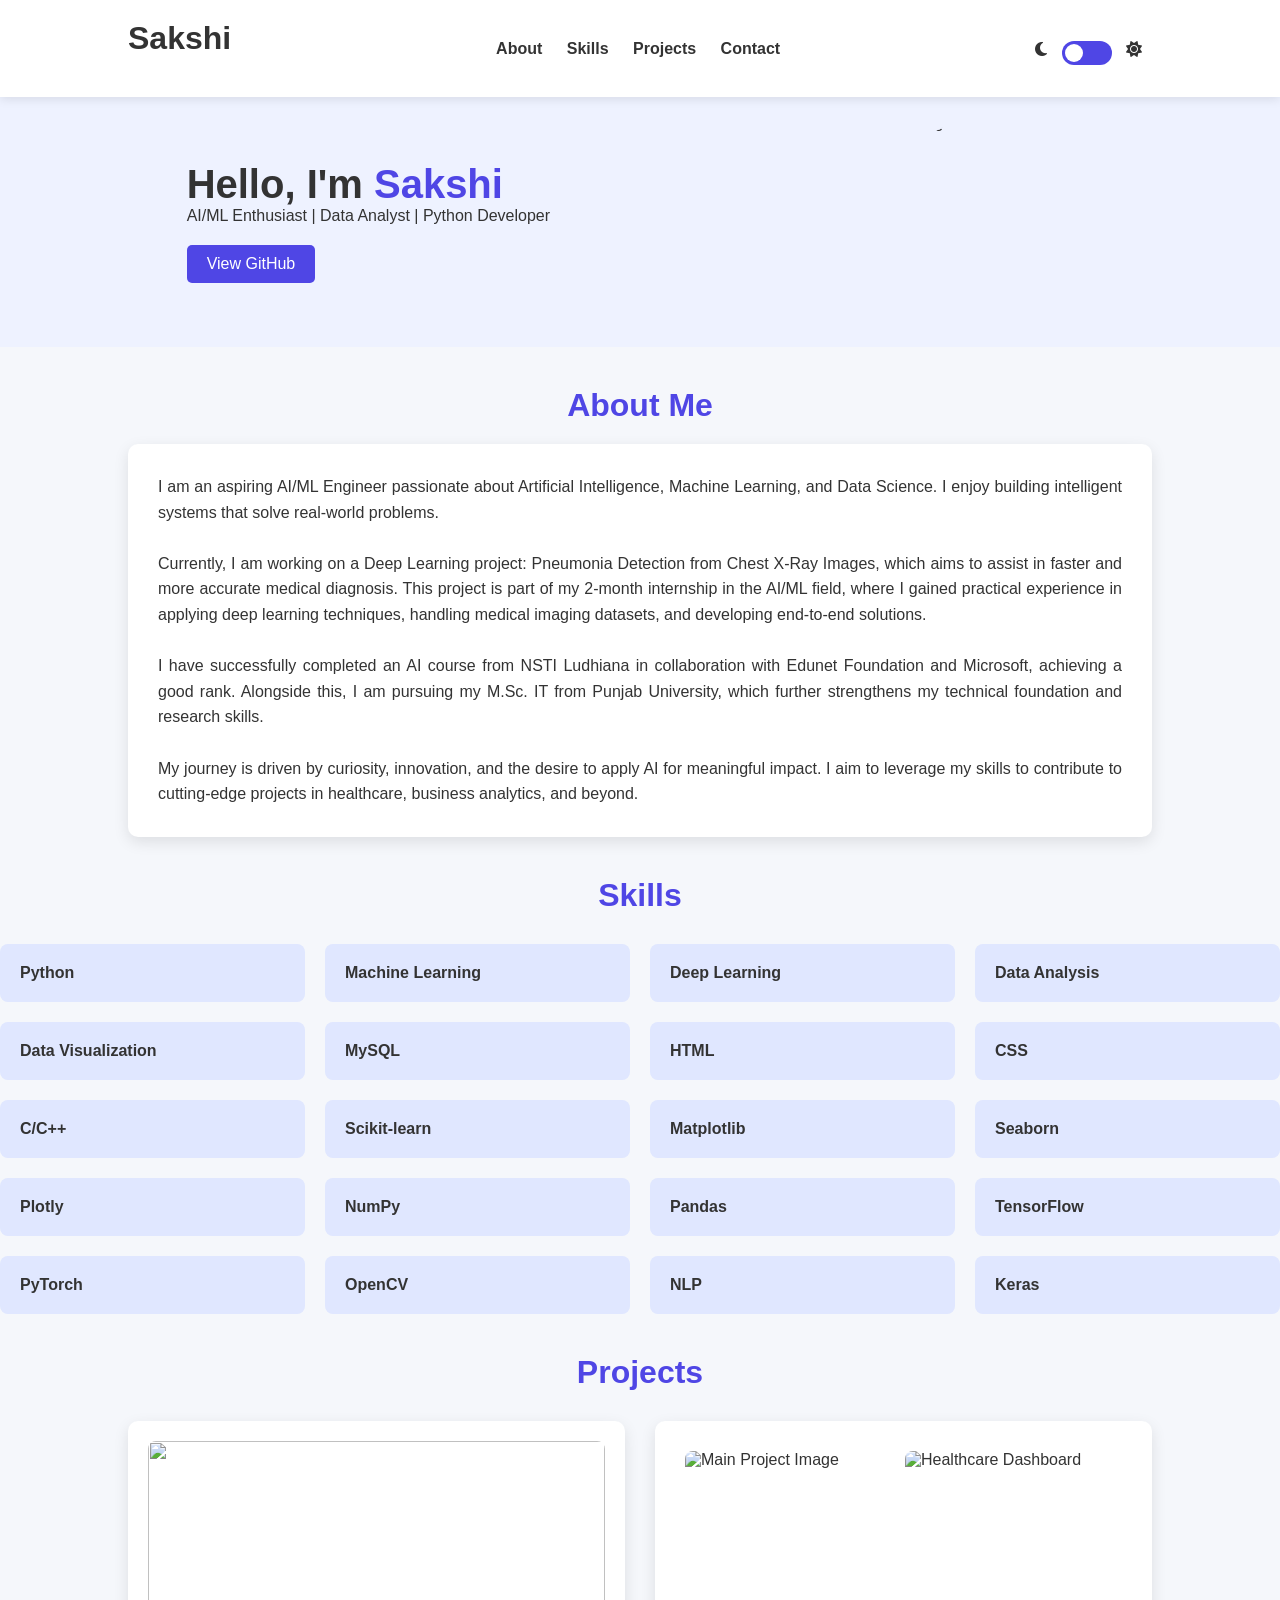
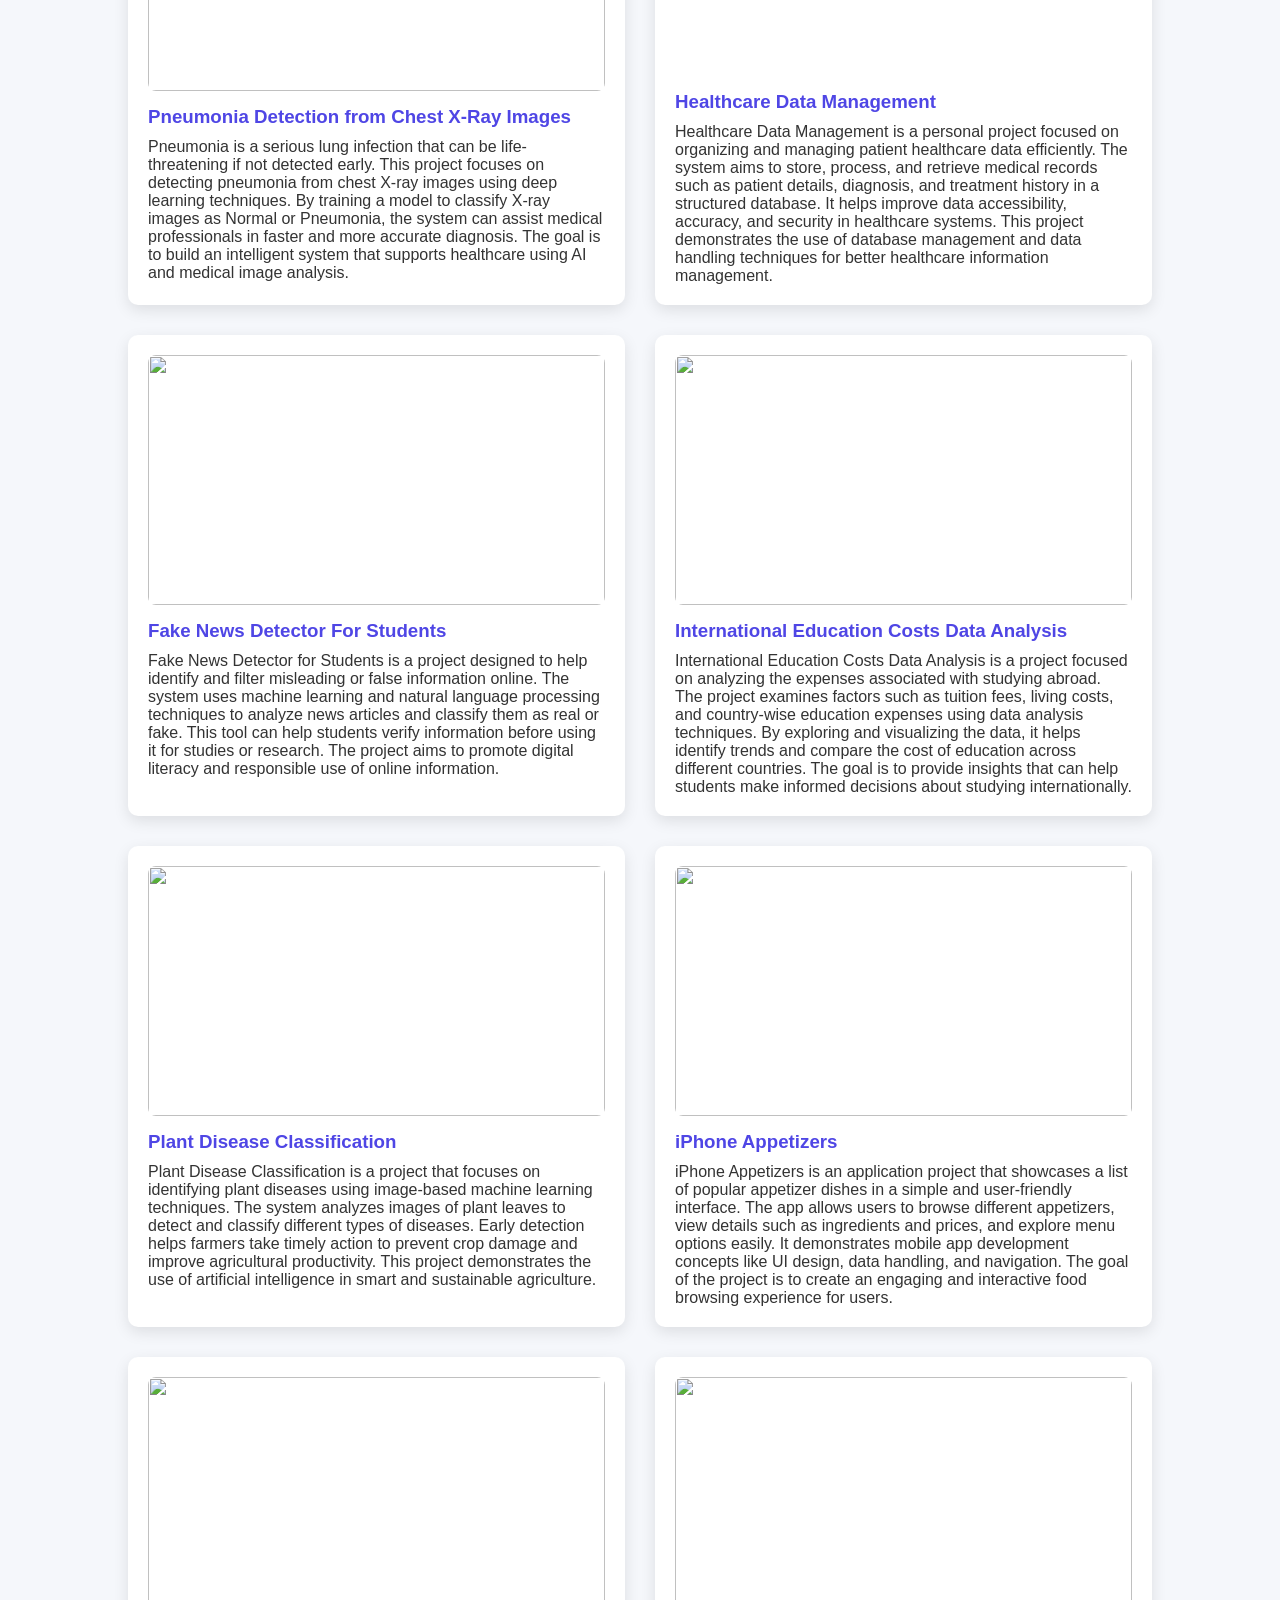
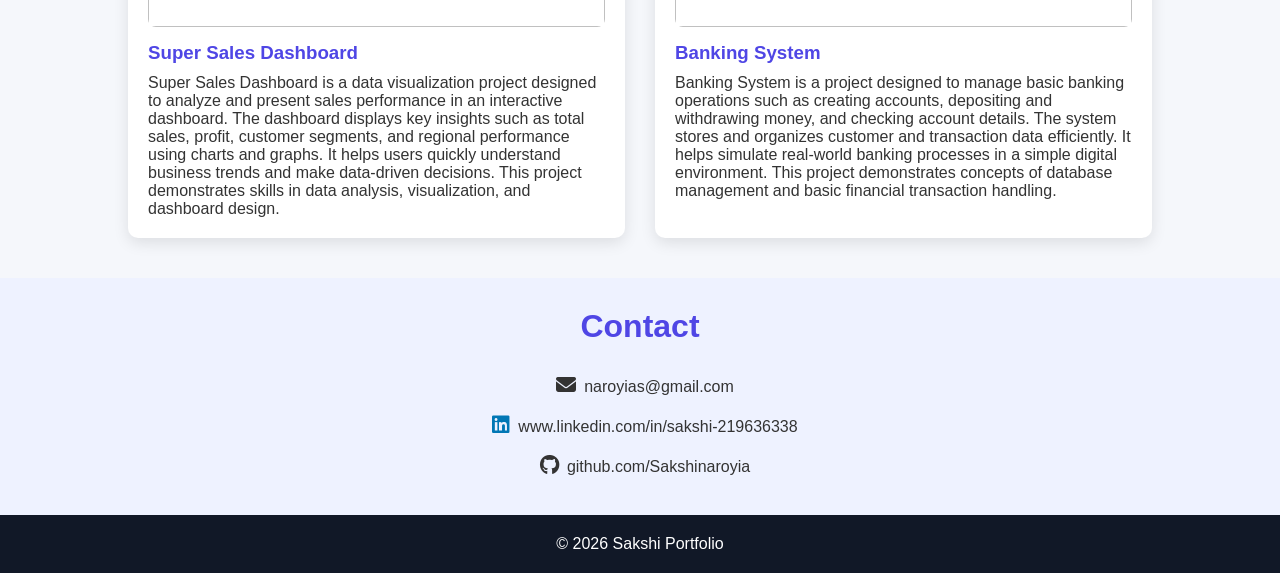
==== index.html @ 6ecd4a0f "Update and rename index.html.html to index.html" ====
<!DOCTYPE html>
<html lang="en">

<head>
  <link rel="stylesheet" href="https://cdnjs.cloudflare.com/ajax/libs/font-awesome/6.5.0/css/all.min.css">
  <meta charset="UTF-8">
  <meta name="viewport" content="width=device-width, initial-scale=1.0">
  <title>Sakshi | AI/ML Portfolio</title>
  <link rel="stylesheet" href="style.css">
</head>

<body>

<!-- NAVBAR -->
<header>
  <div class="container nav">
    <h2 class="logo">Sakshi</h2>
    <nav>
      <a href="#about">About</a>
      <a href="#skills">Skills</a>
      <a href="#projects">Projects</a>
      <a href="#contact">Contact</a>
    </nav>
    <div class="theme-toggle">
      <i class="fa-solid fa-moon"></i>
      <label class="switch">
        <input type="checkbox" id="theme-switch">
        <span class="slider round"></span>
      </label>
      <i class="fa-solid fa-sun"></i>
    </div>
  </div>
</header>

<!-- HERO SECTION -->
<section class="hero">
  <div class="hero-text">
    <h1>Hello, I'm <span>Sakshi</span></h1>
    <p>AI/ML Enthusiast | Data Analyst | Python Developer</p>
    <a href="https://github.com/Sakshinaroyia" class="btn">View GitHub</a>
  </div>
  <div class="hero-img">
    <img src="C:\Users\saksh\Downloads\sda (1).png" alt="profile">
  </div>
</section>

<!-- ABOUT -->
<section id="about" class="container">
  <h2>About Me</h2>
  <p>
    I am an aspiring AI/ML Engineer passionate about Artificial Intelligence, Machine Learning, and Data Science. I enjoy building intelligent systems that solve real-world problems.<br>
    <br>
    Currently, I am working on a Deep Learning project: Pneumonia Detection from Chest X-Ray Images, which aims to assist in faster and more accurate medical diagnosis. This project is part of my 2-month internship in the AI/ML field, where I gained practical experience in applying deep learning techniques, handling medical imaging datasets, and developing end-to-end solutions.<br>
    <br>
    I have successfully completed an AI course from NSTI Ludhiana in collaboration with Edunet Foundation and Microsoft, achieving a good rank. Alongside this, I am pursuing my M.Sc. IT from Punjab University, which further strengthens my technical foundation and research skills.<br>
    <br>
    My journey is driven by curiosity, innovation, and the desire to apply AI for meaningful impact. I aim to leverage my skills to contribute to cutting-edge projects in healthcare, business analytics, and beyond.
  </p>
</section>

<!-- SKILLS -->
<section id="skills" class="skills">
  <h2>Skills</h2>
  <div class="skill-grid">
    <div class="skill-card">Python</div>
    <div class="skill-card">Machine Learning</div>
    <div class="skill-card">Deep Learning</div>
    <div class="skill-card">Data Analysis</div>
    <div class="skill-card">Data Visualization</div>
    <div class="skill-card">MySQL</div>
    <div class="skill-card">HTML</div>
    <div class="skill-card">CSS</div>
    <div class="skill-card">C/C++</div>
    <div class="skill-card">Scikit-learn</div>
    <div class="skill-card">Matplotlib</div>
    <div class="skill-card">Seaborn</div>
    <div class="skill-card">Plotly</div>
    <div class="skill-card">NumPy</div>
    <div class="skill-card">Pandas</div>
    <div class="skill-card">TensorFlow</div>
    <div class="skill-card">PyTorch</div>
    <div class="skill-card">OpenCV</div>
    <div class="skill-card">NLP</div>
    <div class="skill-card">Keras</div>
  </div>
</section>

<!-- PROJECTS -->
<section id="projects" class="container">
  <h2>Projects</h2>
  <div class="project-grid">
    <div class="project-card">
      <img src="photos\1.jpg">
      <h3>Pneumonia Detection from Chest X-Ray Images</h3>
      <p>Pneumonia is a serious lung infection that can be life-threatening if not detected early. This project focuses on detecting pneumonia from chest X-ray images using deep learning techniques. By training a model to classify X-ray images as Normal or Pneumonia, the system can assist medical professionals in faster and more accurate diagnosis. The goal is to build an intelligent system that supports healthcare using AI and medical image analysis.</p>
    </div>

    <div class="project-card">
      <div style="display: flex; overflow-x: auto; gap: 10px; padding: 10px;">
        <img src="photos\2(1).jpg" alt="Main Project Image" style="height: 200px;">
        <img src="photos\2.jpg" alt="Healthcare Dashboard" style="height: 200px;">
      </div>
      <h3>Healthcare Data Management</h3>
      <p>Healthcare Data Management is a personal project focused on organizing and managing patient healthcare data efficiently. The system aims to store, process, and retrieve medical records such as patient details, diagnosis, and treatment history in a structured database. It helps improve data accessibility, accuracy, and security in healthcare systems. This project demonstrates the use of database management and data handling techniques for better healthcare information management.</p>
    </div>

    <div class="project-card">
      <img src="photos\3.png">
      <h3>Fake News Detector For Students</h3>
      <p>Fake News Detector for Students is a project designed to help identify and filter misleading or false information online. The system uses machine learning and natural language processing techniques to analyze news articles and classify them as real or fake. This tool can help students verify information before using it for studies or research. The project aims to promote digital literacy and responsible use of online information.</p>
    </div>

    <div class="project-card">
      <img src="photos\4.jpg">
      <h3>International Education Costs Data Analysis</h3>
      <p>International Education Costs Data Analysis is a project focused on analyzing the expenses associated with studying abroad. The project examines factors such as tuition fees, living costs, and country-wise education expenses using data analysis techniques. By exploring and visualizing the data, it helps identify trends and compare the cost of education across different countries. The goal is to provide insights that can help students make informed decisions about studying internationally.</p>
    </div>

    <div class="project-card">
      <img src="photos\5.png">
      <h3>Plant Disease Classification</h3>
      <p>Plant Disease Classification is a project that focuses on identifying plant diseases using image-based machine learning techniques. The system analyzes images of plant leaves to detect and classify different types of diseases. Early detection helps farmers take timely action to prevent crop damage and improve agricultural productivity. This project demonstrates the use of artificial intelligence in smart and sustainable agriculture.</p>
    </div>

    <div class="project-card">
      <img src="photos\6.png">
      <h3>iPhone Appetizers</h3>
      <p>iPhone Appetizers is an application project that showcases a list of popular appetizer dishes in a simple and user-friendly interface. The app allows users to browse different appetizers, view details such as ingredients and prices, and explore menu options easily. It demonstrates mobile app development concepts like UI design, data handling, and navigation. The goal of the project is to create an engaging and interactive food browsing experience for users.</p>
    </div>

    <div class="project-card">
      <img src="photos\7.png">
      <h3>Super Sales Dashboard</h3>
      <p>Super Sales Dashboard is a data visualization project designed to analyze and present sales performance in an interactive dashboard. The dashboard displays key insights such as total sales, profit, customer segments, and regional performance using charts and graphs. It helps users quickly understand business trends and make data-driven decisions. This project demonstrates skills in data analysis, visualization, and dashboard design.</p>
    </div>

    <div class="project-card">
      <img src="photos\8.png">
      <h3>Banking System</h3>
      <p>Banking System is a project designed to manage basic banking operations such as creating accounts, depositing and withdrawing money, and checking account details. The system stores and organizes customer and transaction data efficiently. It helps simulate real-world banking processes in a simple digital environment. This project demonstrates concepts of database management and basic financial transaction handling.</p>
    </div>
  </div>
</section>

<!-- CONTACT -->
<section id="contact" class="contact">
  <h2>Contact</h2>
  <p><i class="fa-solid fa-envelope"></i><a href="mailto:naroyias@gmail.com">naroyias@gmail.com</a></p>
  <p><i class="fa-brands fa-linkedin"></i><a href="https://www.linkedin.com/in/sakshi-219636338">www.linkedin.com/in/sakshi-219636338</a></p>
  <p><i class="fa-brands fa-github"></i><a href="https://github.com/Sakshinaroyia">github.com/Sakshinaroyia</a></p>
</section>

<footer>
  <p>© 2026 Sakshi Portfolio</p>
</footer>

<script>
  // Theme switcher functionality
  const themeSwitch = document.getElementById('theme-switch');
  
  // Check for saved theme preference
  const savedTheme = localStorage.getItem('theme');
  if (savedTheme === 'dark') {
    document.body.classList.add('dark-theme');
    themeSwitch.checked = true;
  }
  
  // Theme switch event
  themeSwitch.addEventListener('change', function() {
    if (this.checked) {
      document.body.classList.add('dark-theme');
      localStorage.setItem('theme', 'dark');
    } else {
      document.body.classList.remove('dark-theme');
      localStorage.setItem('theme', 'light');
    }
  });
</script>

</body>
</html>
---- style.css ----
* {
  margin: 0;
  padding: 0;
  box-sizing: border-box;
  font-family: Arial, sans-serif;
}

/* Light Theme Variables */
body {
  --bg-primary: #f5f7fb;
  --bg-secondary: #ffffff;
  --bg-tertiary: #eef2ff;
  --bg-card: #ffffff;
  --text-primary: #333333;
  --text-secondary: #4f46e5;
  --header-bg: #111827;
  --header-text: #ffffff;
  --skill-bg: #e0e7ff;
  --skill-text: #333333;
  --btn-bg: #4f46e5;
  --btn-text: #ffffff;
  --shadow: rgba(0,0,0,0.1);
  --border: none;
  --icon-color: #333333;
  --linkedin-icon: #0077b5;
  
  background: var(--bg-primary);
  color: var(--text-primary);
  transition: all 0.3s ease;
}

/* Dark Theme Variables */
body.dark-theme {
  --bg-primary: #1a1a1a;
  --bg-secondary: #2d2d2d;
  --bg-tertiary: #363636;
  --bg-card: #2d2d2d;
  --text-primary: #ffffff;
  --text-secondary: #818cf8;
  --header-bg: #000000;
  --header-text: #ffffff;
  --skill-bg: #404040;
  --skill-text: #ffffff;
  --btn-bg: #818cf8;
  --btn-text: #000000;
  --shadow: rgba(255,255,255,0.1);
  --border: 1px solid #404040;
  --icon-color: #ffffff;
  --linkedin-icon: #0a66c2;
}

.container {
  width: 80%;
  margin: auto;
  padding: 40px 0;
}

header {
  background: var(--bg-secondary);  /* Light mein white, dark mein dark gray */
  color: var(--text-primary);
  position: sticky;
  top: 0;
  z-index: 1000;
  box-shadow: 0 2px 10px var(--shadow);
  transition: background 0.3s ease, color 0.3s ease;
}

.nav {
  display: flex;
  justify-content: space-between;
  align-items: center;
  padding: 20px 0;
}

.logo {
  color: var(--text-primary);
}

nav a {
  color: var(--text-primary);
  margin-left: 20px;
  text-decoration: none;
  font-weight: bold;
  transition: opacity 0.3s ease;
}

.theme-toggle i {
  font-size: 16px;
  color: var(--text-primary);
}

.switch {
  position: relative;
  display: inline-block;
  width: 50px;
  height: 24px;
}

.switch input {
  opacity: 0;
  width: 0;
  height: 0;
}

.slider {
  position: absolute;
  cursor: pointer;
  top: 0;
  left: 0;
  right: 0;
  bottom: 0;
  background-color: #4f46e5;
  transition: .3s;
}

.slider:before {
  position: absolute;
  content: "";
  height: 18px;
  width: 18px;
  left: 3px;
  bottom: 3px;
  background-color: white;
  transition: .3s;
}

input:checked + .slider {
  background-color: #818cf8;
}

input:checked + .slider:before {
  transform: translateX(26px);
}

.slider.round {
  border-radius: 24px;
}

.slider.round:before {
  border-radius: 50%;
}

.hero {
  display: flex;
  justify-content: space-around;
  align-items: center;
  padding: 20px;
  background: var(--bg-tertiary);
  transition: background 0.3s ease;
}

.hero-text h1 {
  font-size: 40px;
}

.hero-text span {
  color: var(--text-secondary);
}

.btn {
  display: inline-block;
  margin-top: 20px;
  padding: 10px 20px;
  background: var(--btn-bg);
  color: var(--btn-text);
  text-decoration: none;
  border-radius: 5px;
  transition: transform 0.3s ease, opacity 0.3s ease;
}

.btn:hover {
  transform: translateY(-2px);
  opacity: 0.9;
}

.hero-img {
  width: 210px;
  height: 210px;
  border-radius: 50%;
  overflow: hidden;
  border: var(--border);
  margin: 3 auto;  /* Center align */
}

.hero-img img {
  width: 100%;
  height: 100%;
  object-fit: cover;
  object-position: center 20%;  /* Ye value change karein */
  /* 20% means thoda upar se crop hoga */
  /* 50% means center */
  /* 80% means thoda neeche se crop hoga */
}S


.skills {
  background: var(--bg-secondary);
  text-align: center;
  padding: 60px;
  transition: background 0.3s ease;
}

.skill-grid {
  display: grid;
  grid-template-columns: repeat(4, 1fr);
  gap: 20px;
  margin-top: 30px;
}

.skill-card {
  background: var(--skill-bg);
  color: var(--skill-text);
  padding: 20px;
  border-radius: 8px;
  font-weight: bold;
  transition: transform 0.3s ease, box-shadow 0.3s ease;
  border: var(--border);
}

.skill-card:hover {
  transform: scale(1.05);
  box-shadow: 0 5px 15px var(--shadow);
}

.project-grid {
  display: grid;
  grid-template-columns: repeat(2, 1fr);
  gap: 30px;
  margin-top: 30px;
}

.project-card {
  background: var(--bg-card);
  padding: 20px;
  border-radius: 10px;
  box-shadow: 0 5px 15px var(--shadow);
  transition: transform 0.3s ease, box-shadow 0.3s ease;
  border: var(--border);
}

.project-card:hover {
  transform: translateY(-5px);
  box-shadow: 0 8px 20px var(--shadow);
}

.project-card img{
width:100%;
height: 250px; /* This makes all images the same height */
object-fit: cover; /* This prevents images from stretching */
border-radius:8px;
margin-bottom:15px;
transition: transform 0.3s ease;
}

.project-card:hover img {
transform: scale(1.02); /* Optional: adds a nice zoom effect on hover */
}
.project-card h3 {
  color: var(--text-secondary);
  margin-bottom: 10px;
}

.contact {
  text-align: center;
  padding: 30px;
  background: var(--bg-tertiary);
  transition: background 0.3s ease;
}

.contact a {
  color: var(--text-primary);
  text-decoration: none;
  transition: color 0.3s ease;
}

.contact a:hover {
  color: var(--text-secondary);
}

footer {
  text-align: center;
  padding: 20px;
  background: var(--header-bg);
  color: var(--header-text);
  transition: background 0.3s ease;
}

i {
  font-size: 20px;
  color: var(--icon-color);
  margin: 10px;
  transition: color 0.3s ease;
}

.contact i {
  color: var(--icon-color);
  margin-right: 8px;
}

.fa-linkedin {
  color: var(--linkedin-icon) !important;
}

/* Responsive Design */
@media (max-width: 768px) {
  .container {
    width: 90%;
  }
  
  .nav {
    flex-direction: column;
    gap: 15px;
  }
  
  .hero {
    flex-direction: column;
    text-align: center;
  }
  
  .skill-grid {
    grid-template-columns: repeat(2, 1fr);
  }
  
  .project-grid {
    grid-template-columns: 1fr;
  }
  
  .theme-toggle {
    margin-left: 0;
  }
}

@media (max-width: 480px) {
  .skill-grid {
    grid-template-columns: 1fr;
  }
  
  nav a {
    margin: 0 10px;
  }
}

/* Smooth scrolling for anchor links */
html {
  scroll-behavior: smooth;
}

/* Section headings */
h2 {
  color: var(--text-secondary);
  margin-bottom: 20px;
  text-align: center;
  font-size: 2em;
}

/* About section styling */
#about p {
  line-height: 1.6;
  text-align: justify;
  background: var(--bg-card);
  padding: 30px;
  border-radius: 10px;
  box-shadow: 0 5px 15px var(--shadow);
  border: var(--border);
  transition: background 0.3s ease;
}

/* Project card image container for horizontal scroll */

.project-card div[style*="overflow-x: auto"] {
    display: flex;
    gap: 10px;
    overflow-x: auto;
    padding: 10px;
    margin-bottom: 15px;
}

.project-card div[style*="overflow-x: auto"] img {
height: 230px; /* Slightly smaller than main images */
width: auto; /* Auto width to maintain aspect ratio */
min-width: 200px; /* Minimum width */
object-fit: cover;
border-radius: 8px;
margin-right: 10px;
}
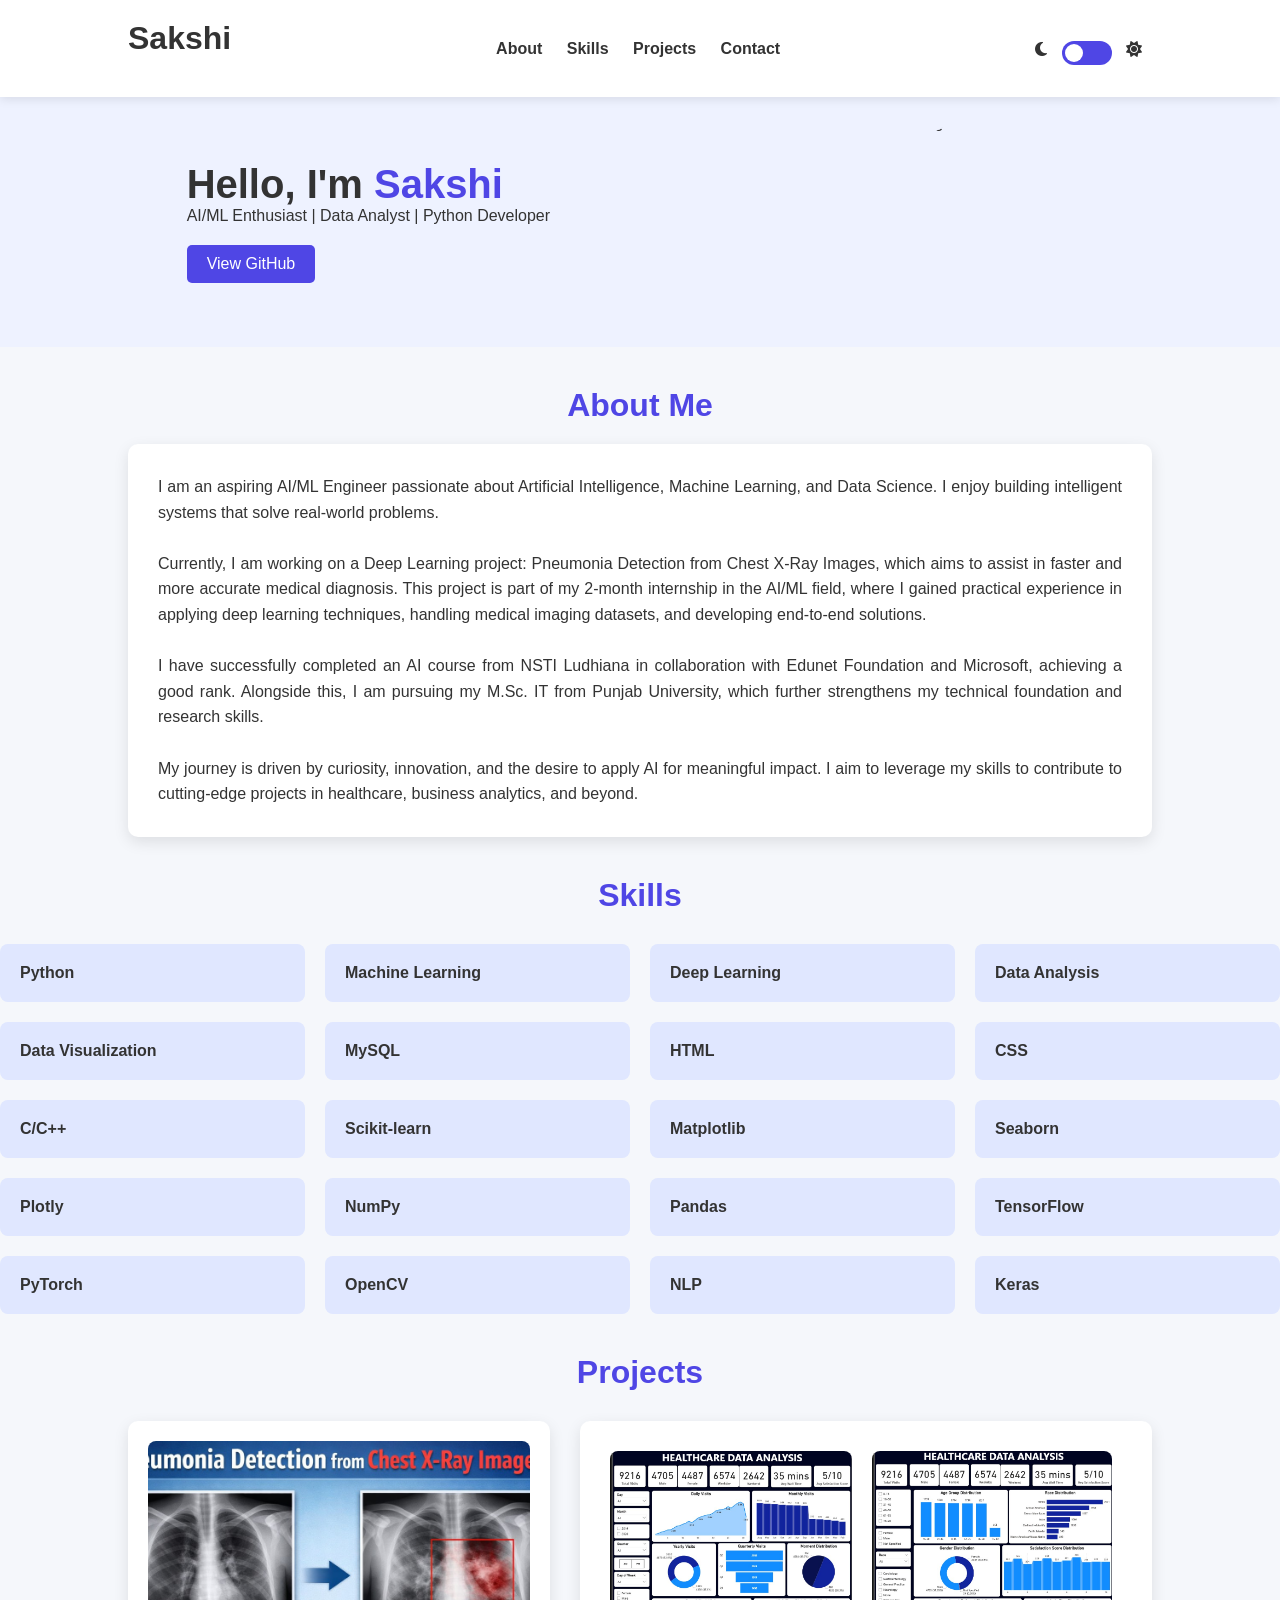
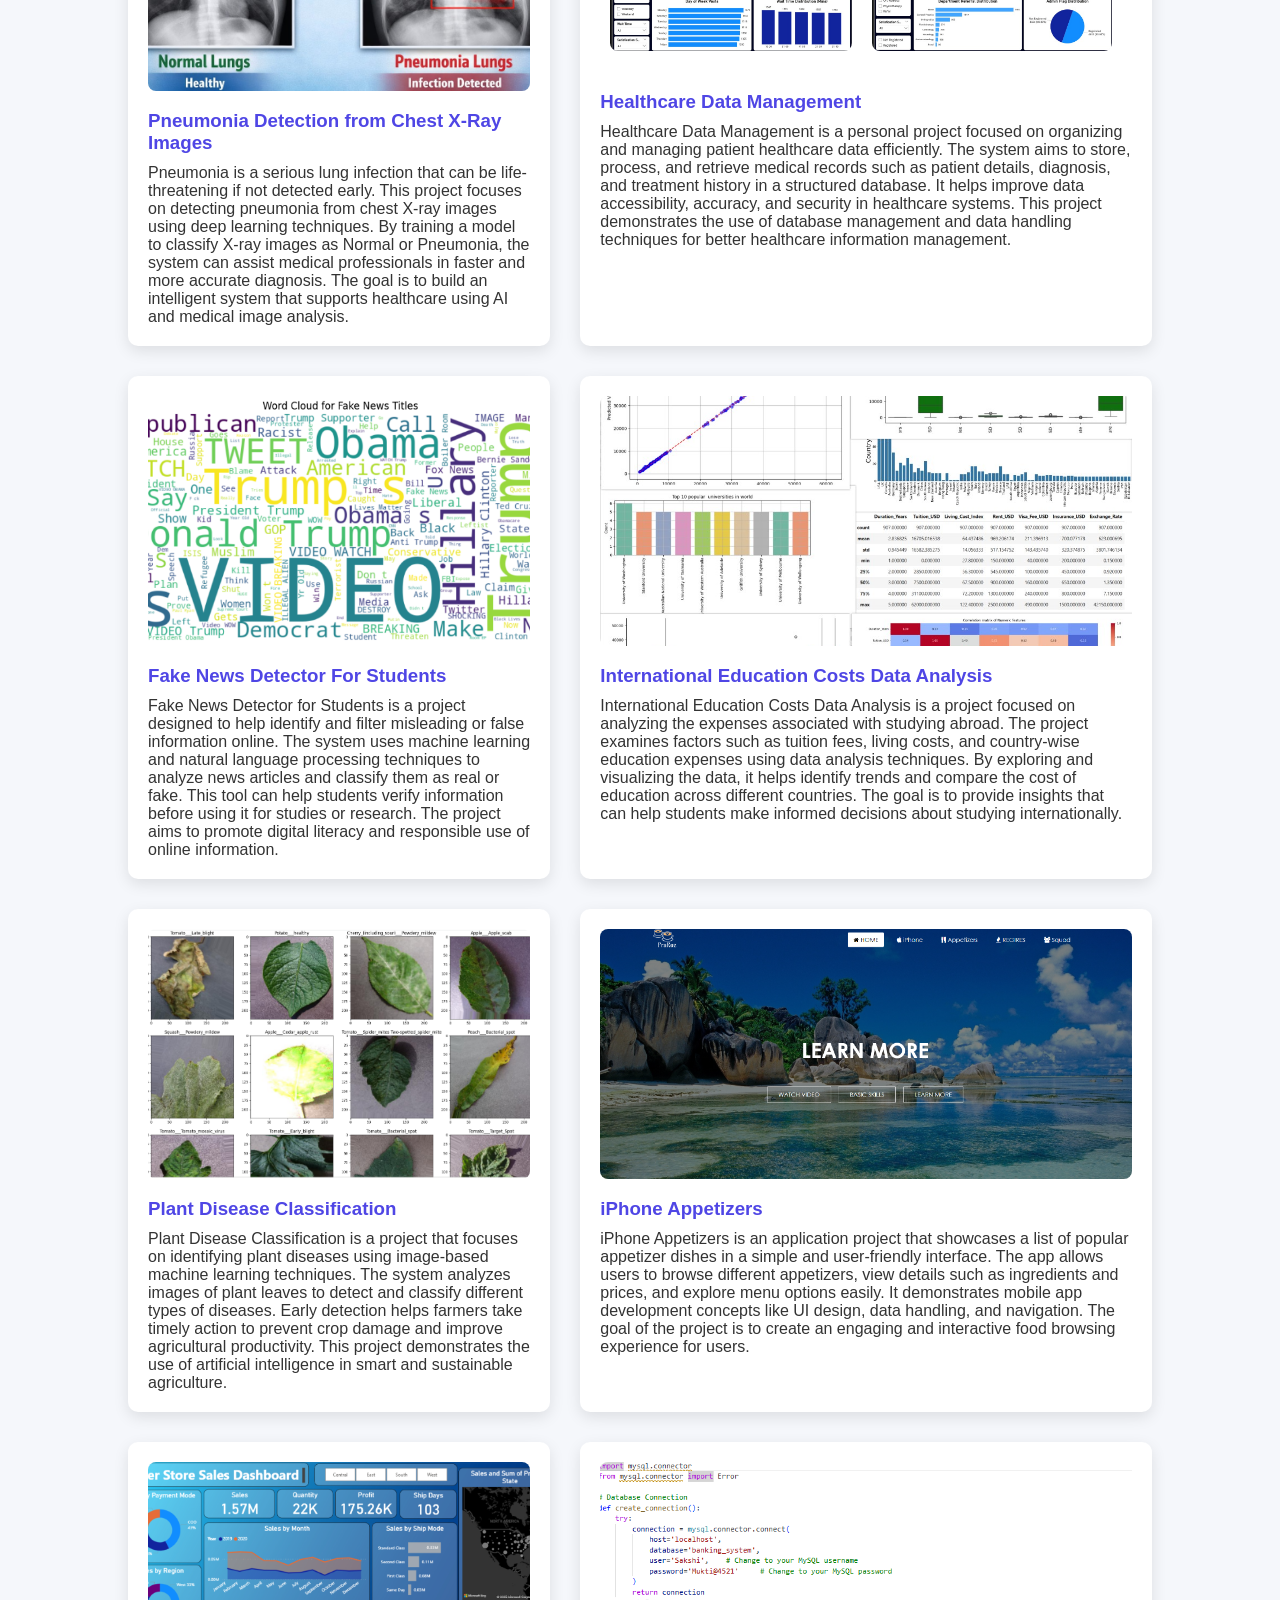
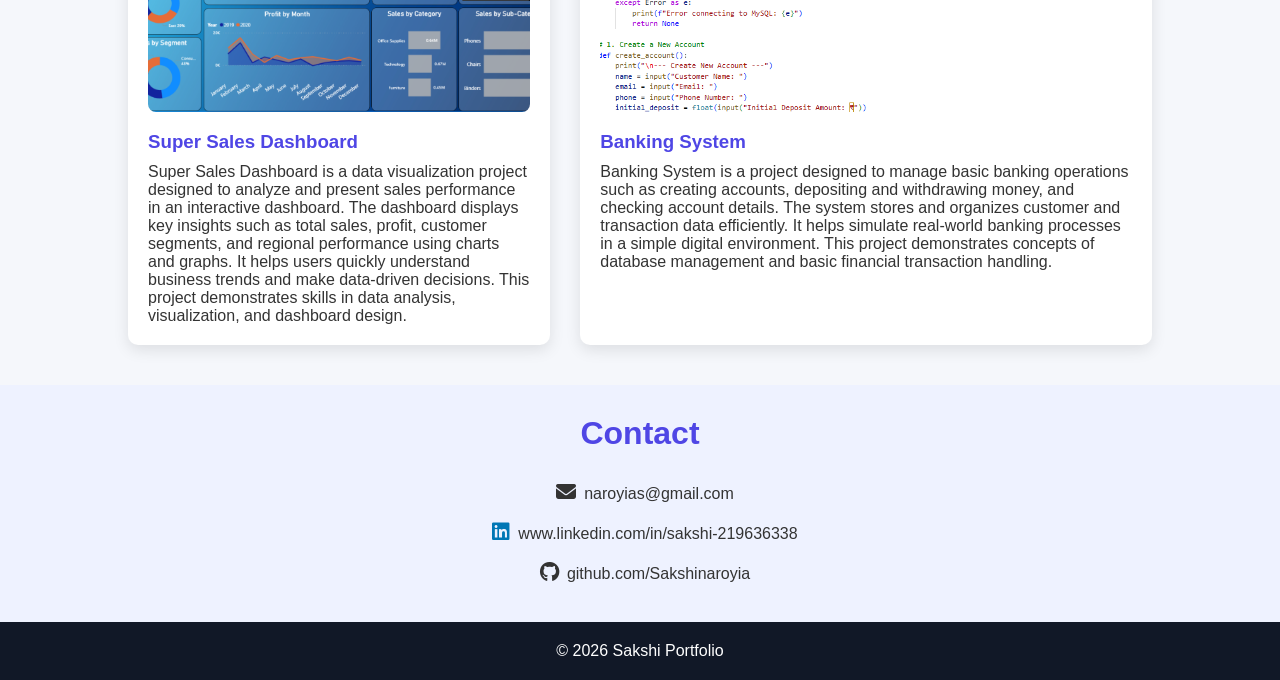
==== commit 1d5549b2: "Fix HTML formatting and structure" ====
--- a/index.html
+++ b/index.html
@@ -90,52 +90,52 @@
   <h2>Projects</h2>
   <div class="project-grid">
     <div class="project-card">
-      <img src="photos\1.jpg">
+      <img src="1.jpg">
       <h3>Pneumonia Detection from Chest X-Ray Images</h3>
       <p>Pneumonia is a serious lung infection that can be life-threatening if not detected early. This project focuses on detecting pneumonia from chest X-ray images using deep learning techniques. By training a model to classify X-ray images as Normal or Pneumonia, the system can assist medical professionals in faster and more accurate diagnosis. The goal is to build an intelligent system that supports healthcare using AI and medical image analysis.</p>
     </div>
 
     <div class="project-card">
       <div style="display: flex; overflow-x: auto; gap: 10px; padding: 10px;">
-        <img src="photos\2(1).jpg" alt="Main Project Image" style="height: 200px;">
-        <img src="photos\2.jpg" alt="Healthcare Dashboard" style="height: 200px;">
+        <img src="2(1).jpg" alt="Main Project Image" style="height: 200px;">
+        <img src="2.jpg" alt="Healthcare Dashboard" style="height: 200px;">
       </div>
       <h3>Healthcare Data Management</h3>
       <p>Healthcare Data Management is a personal project focused on organizing and managing patient healthcare data efficiently. The system aims to store, process, and retrieve medical records such as patient details, diagnosis, and treatment history in a structured database. It helps improve data accessibility, accuracy, and security in healthcare systems. This project demonstrates the use of database management and data handling techniques for better healthcare information management.</p>
     </div>
 
     <div class="project-card">
-      <img src="photos\3.png">
+      <img src="3.png">
       <h3>Fake News Detector For Students</h3>
       <p>Fake News Detector for Students is a project designed to help identify and filter misleading or false information online. The system uses machine learning and natural language processing techniques to analyze news articles and classify them as real or fake. This tool can help students verify information before using it for studies or research. The project aims to promote digital literacy and responsible use of online information.</p>
     </div>
 
     <div class="project-card">
-      <img src="photos\4.jpg">
+      <img src="4.jpg">
       <h3>International Education Costs Data Analysis</h3>
       <p>International Education Costs Data Analysis is a project focused on analyzing the expenses associated with studying abroad. The project examines factors such as tuition fees, living costs, and country-wise education expenses using data analysis techniques. By exploring and visualizing the data, it helps identify trends and compare the cost of education across different countries. The goal is to provide insights that can help students make informed decisions about studying internationally.</p>
     </div>
 
     <div class="project-card">
-      <img src="photos\5.png">
+      <img src="5.png">
       <h3>Plant Disease Classification</h3>
       <p>Plant Disease Classification is a project that focuses on identifying plant diseases using image-based machine learning techniques. The system analyzes images of plant leaves to detect and classify different types of diseases. Early detection helps farmers take timely action to prevent crop damage and improve agricultural productivity. This project demonstrates the use of artificial intelligence in smart and sustainable agriculture.</p>
     </div>
 
     <div class="project-card">
-      <img src="photos\6.png">
+      <img src="6.png">
       <h3>iPhone Appetizers</h3>
       <p>iPhone Appetizers is an application project that showcases a list of popular appetizer dishes in a simple and user-friendly interface. The app allows users to browse different appetizers, view details such as ingredients and prices, and explore menu options easily. It demonstrates mobile app development concepts like UI design, data handling, and navigation. The goal of the project is to create an engaging and interactive food browsing experience for users.</p>
     </div>
 
     <div class="project-card">
-      <img src="photos\7.png">
+      <img src="7.png">
       <h3>Super Sales Dashboard</h3>
       <p>Super Sales Dashboard is a data visualization project designed to analyze and present sales performance in an interactive dashboard. The dashboard displays key insights such as total sales, profit, customer segments, and regional performance using charts and graphs. It helps users quickly understand business trends and make data-driven decisions. This project demonstrates skills in data analysis, visualization, and dashboard design.</p>
     </div>
 
     <div class="project-card">
-      <img src="photos\8.png">
+      <img src="8.png">
       <h3>Banking System</h3>
       <p>Banking System is a project designed to manage basic banking operations such as creating accounts, depositing and withdrawing money, and checking account details. The system stores and organizes customer and transaction data efficiently. It helps simulate real-world banking processes in a simple digital environment. This project demonstrates concepts of database management and basic financial transaction handling.</p>
     </div>
@@ -179,3 +179,5 @@
 
 </body>
 </html>
+
+
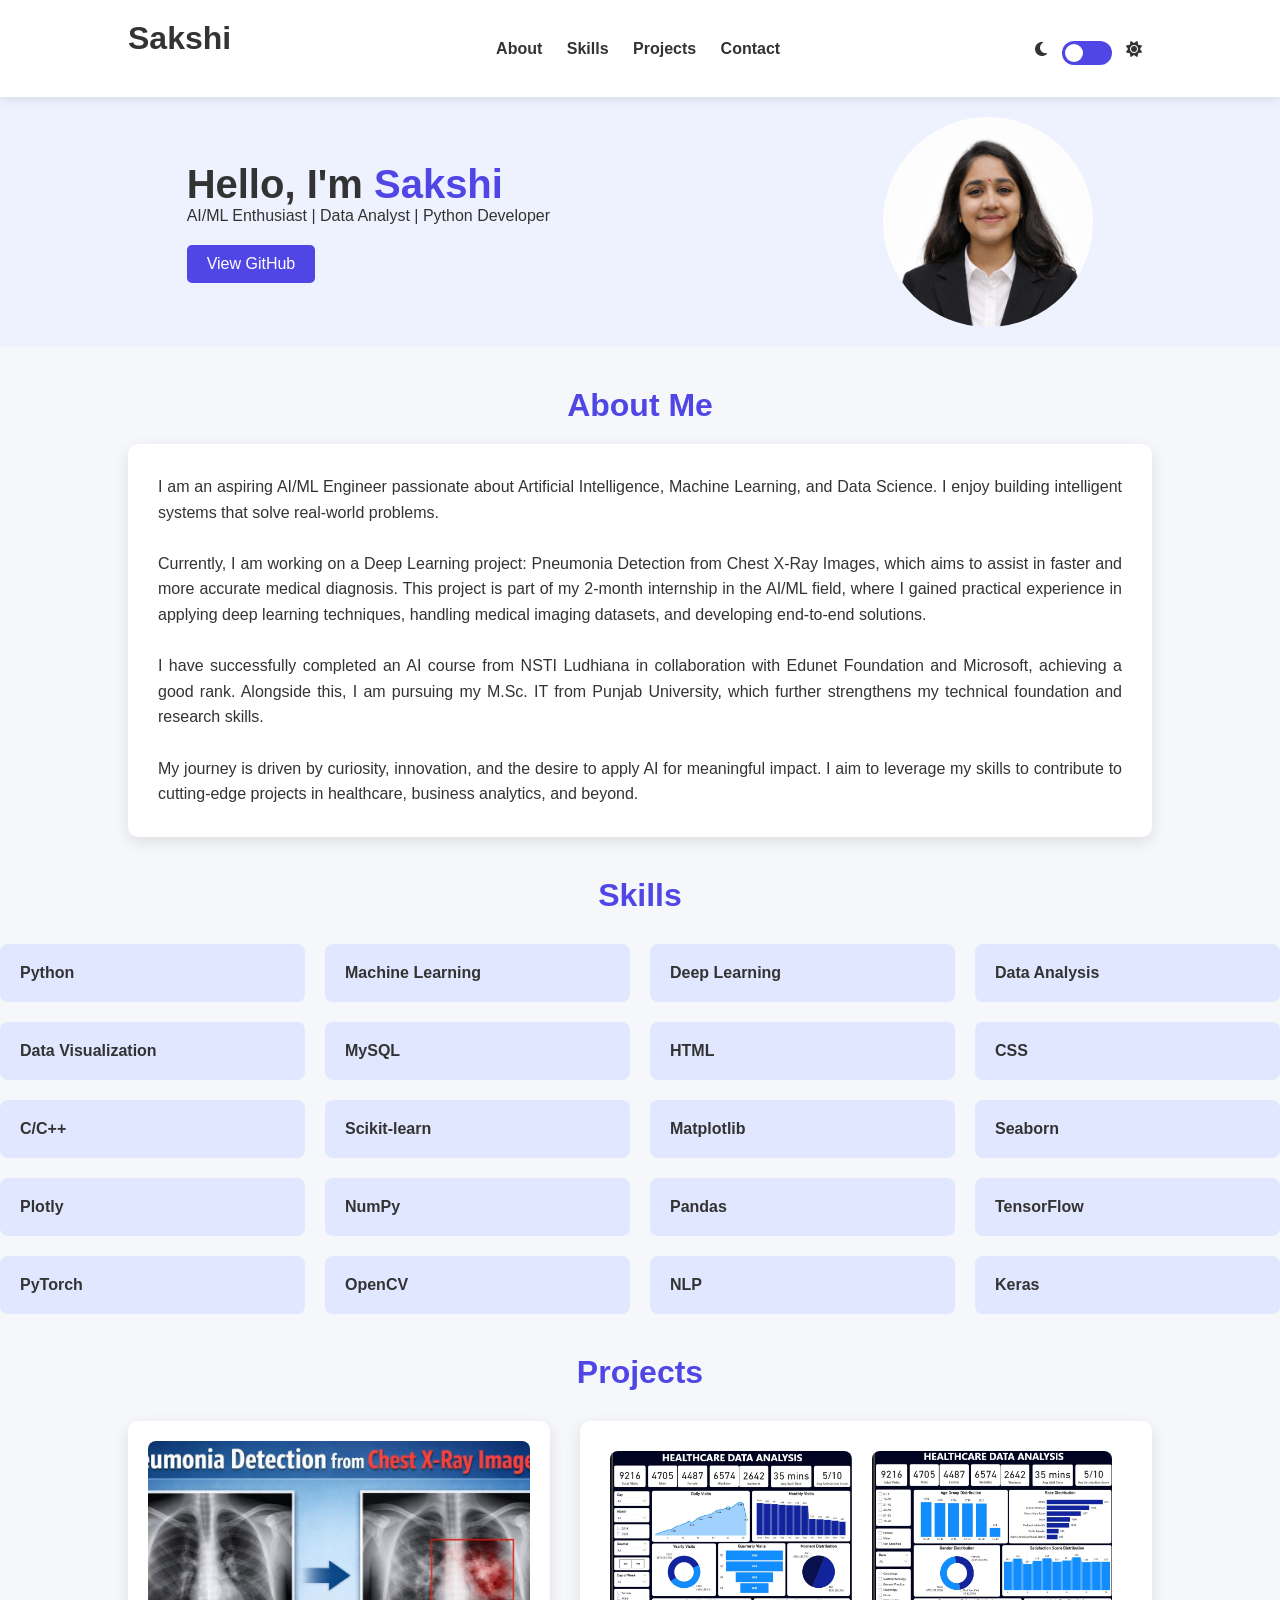
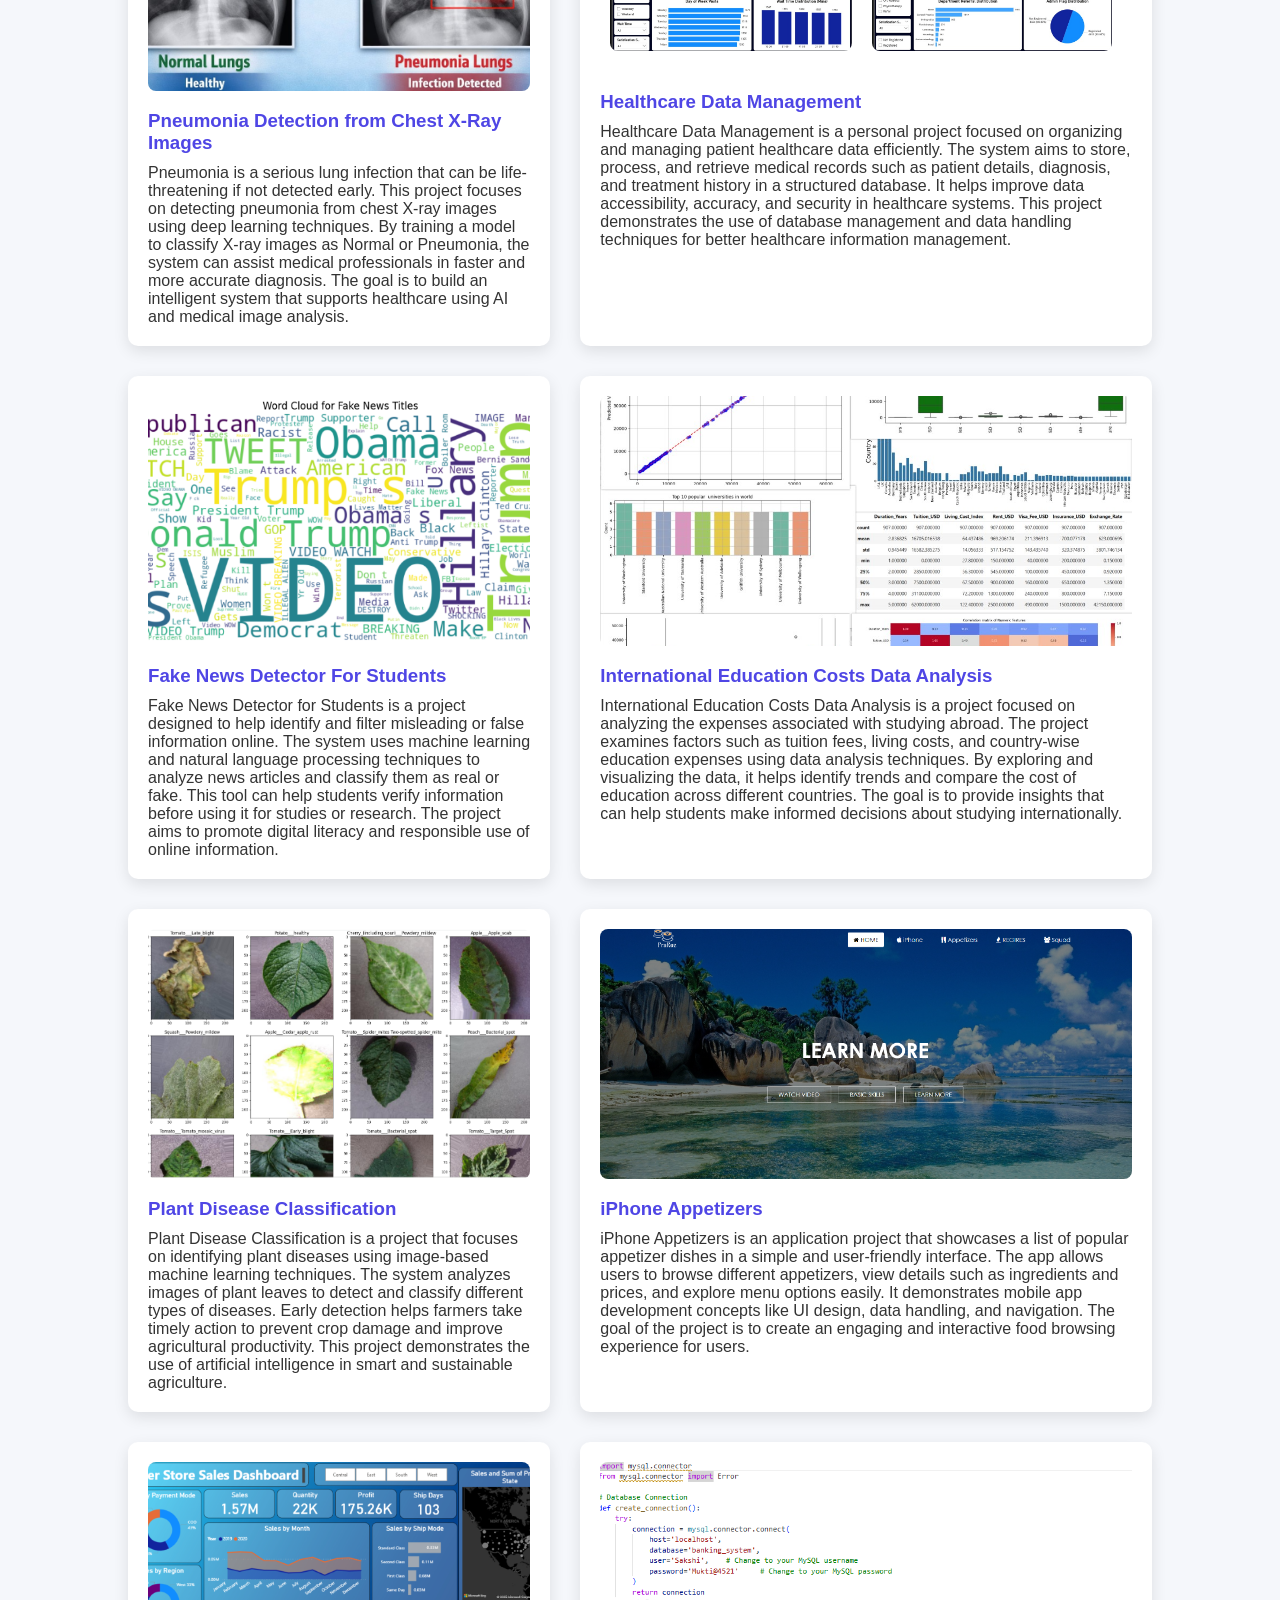
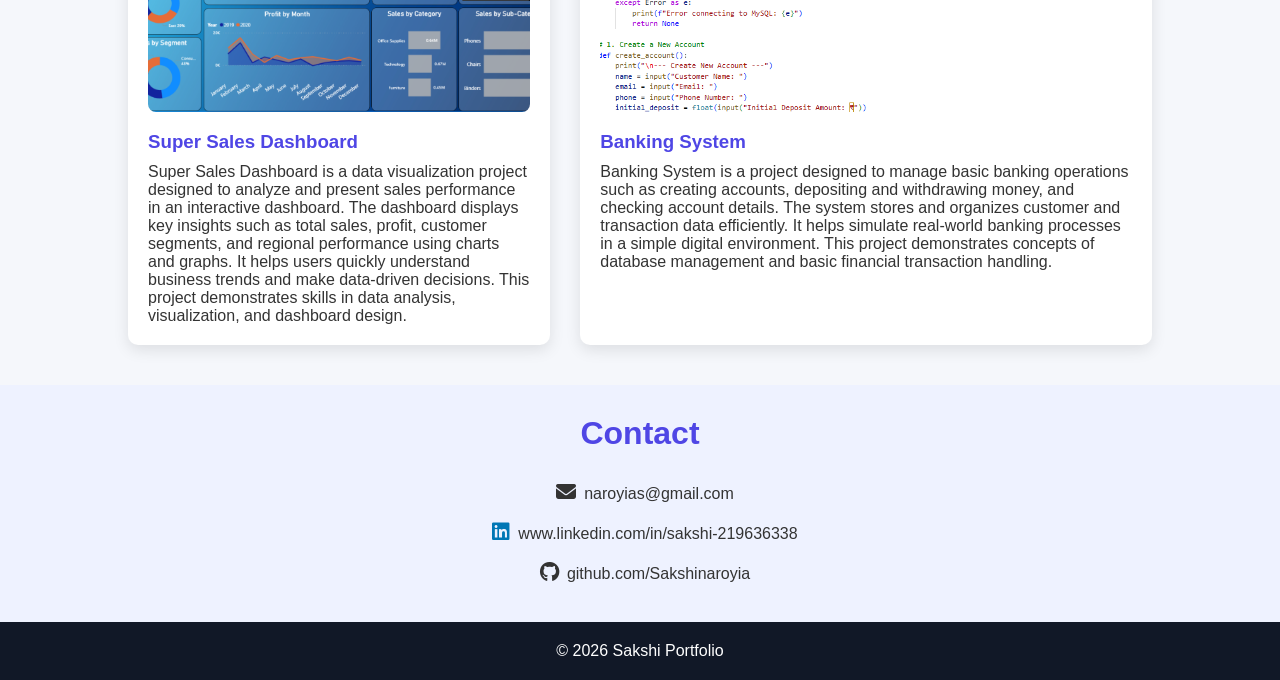
==== commit 9c9b4cb4: "Update index.html" ====
--- a/index.html
+++ b/index.html
@@ -40,7 +40,7 @@
     <a href="https://github.com/Sakshinaroyia" class="btn">View GitHub</a>
   </div>
   <div class="hero-img">
-    <img src="C:\Users\saksh\Downloads\sda (1).png" alt="profile">
+    <img src="sda (1).png" alt="profile">
   </div>
 </section>
 
@@ -181,3 +181,4 @@
 </html>
 
 
+
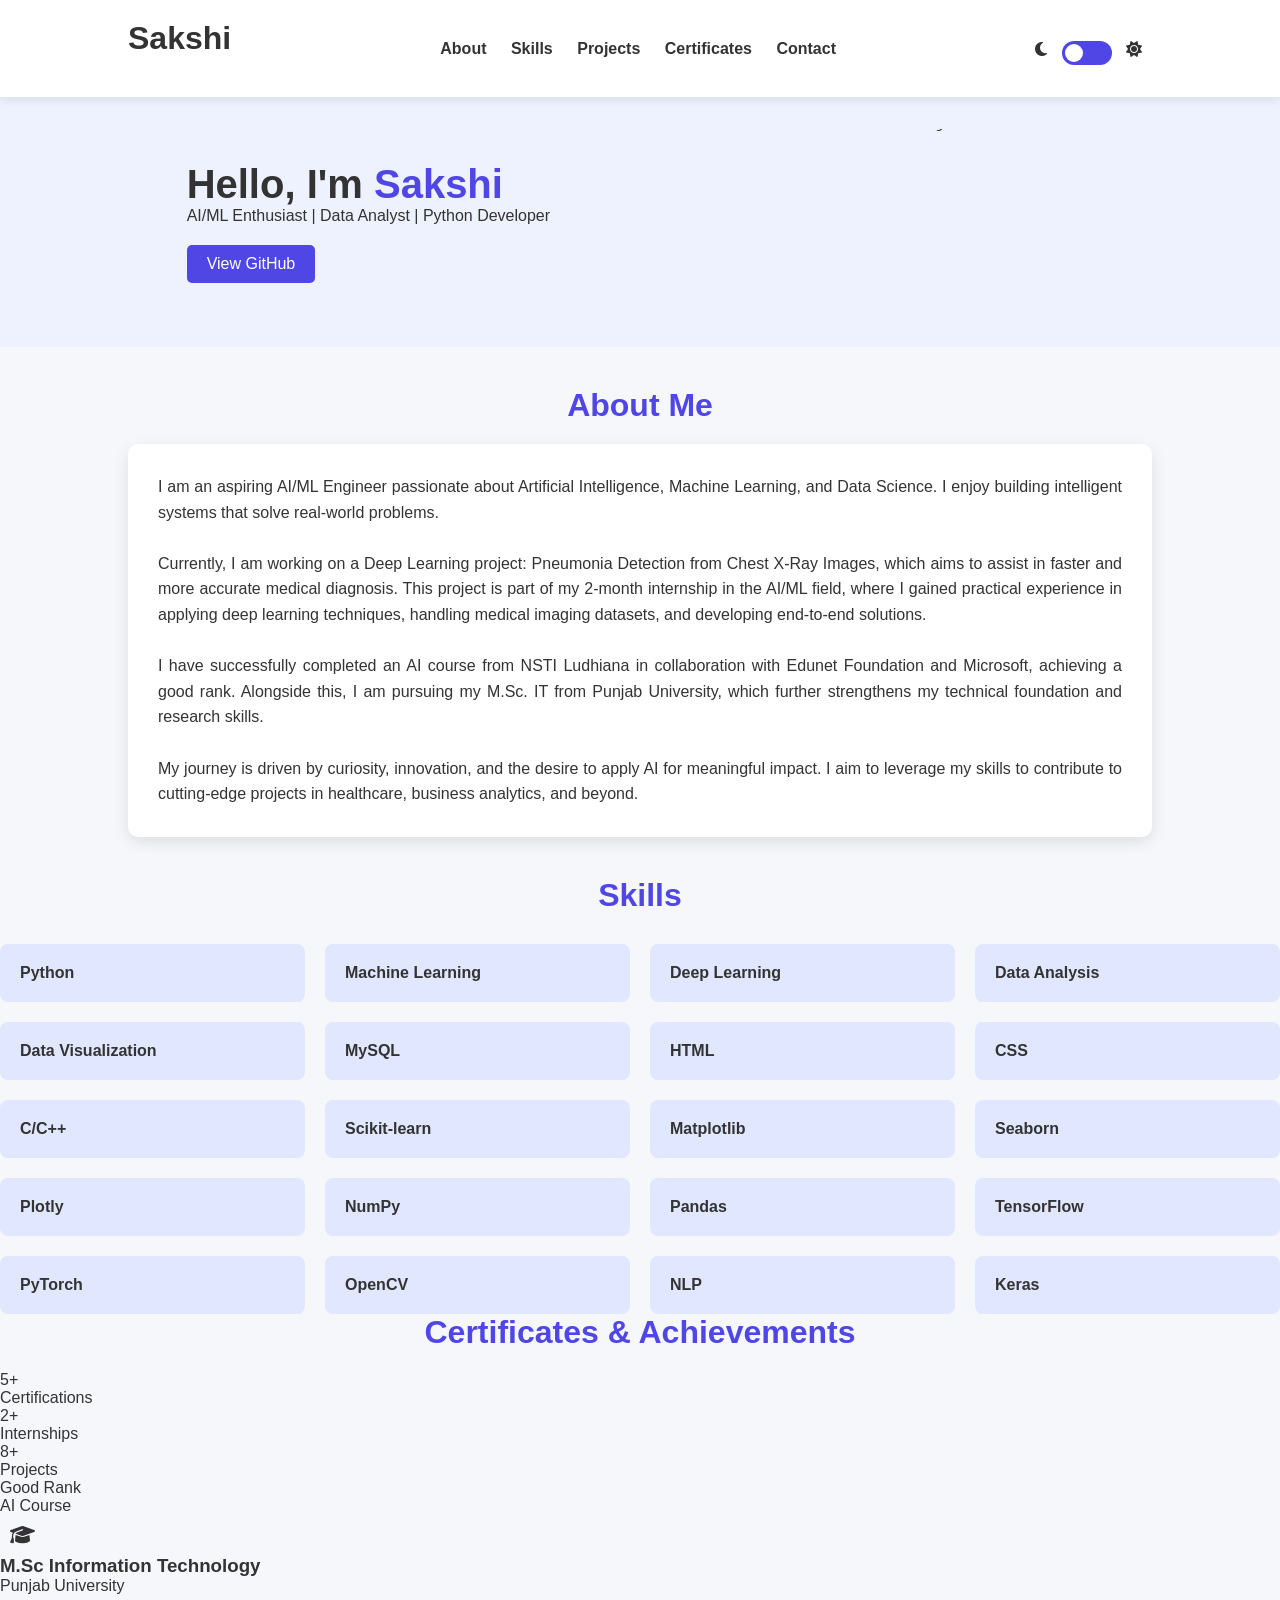
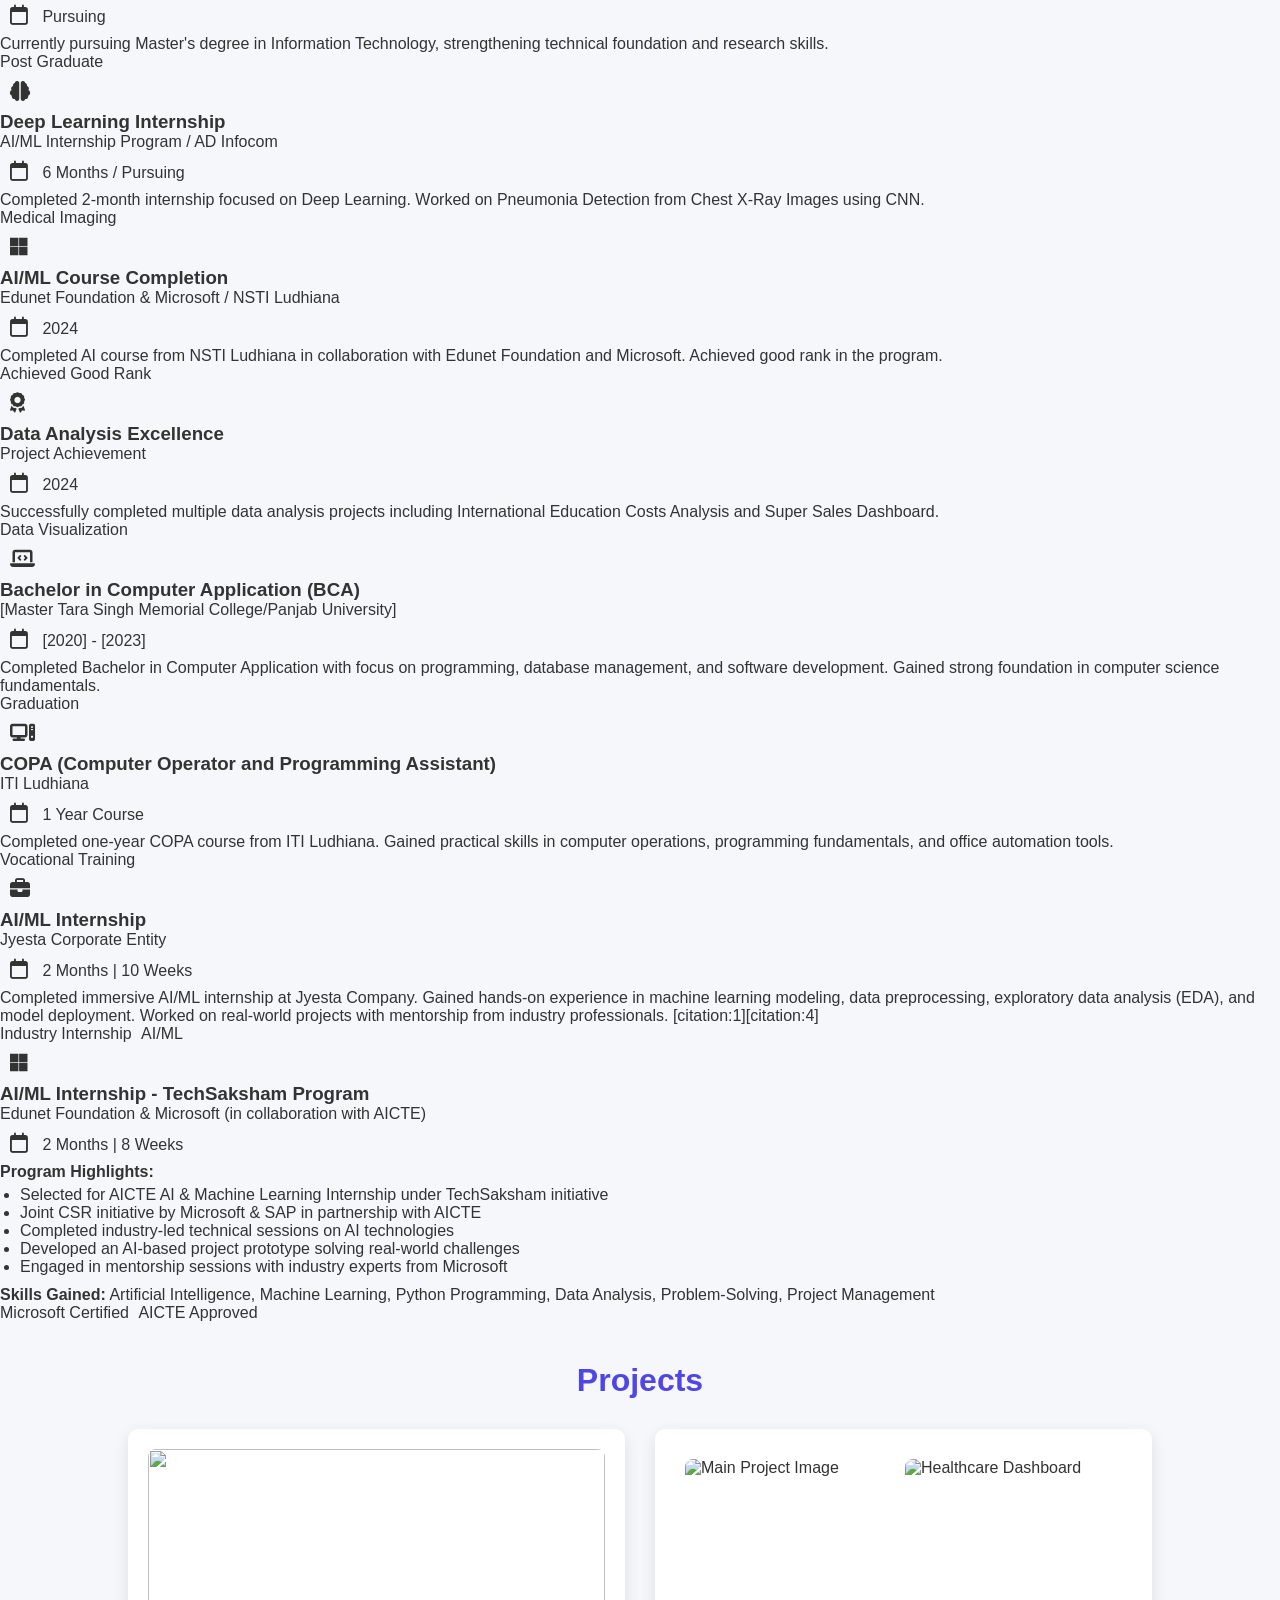
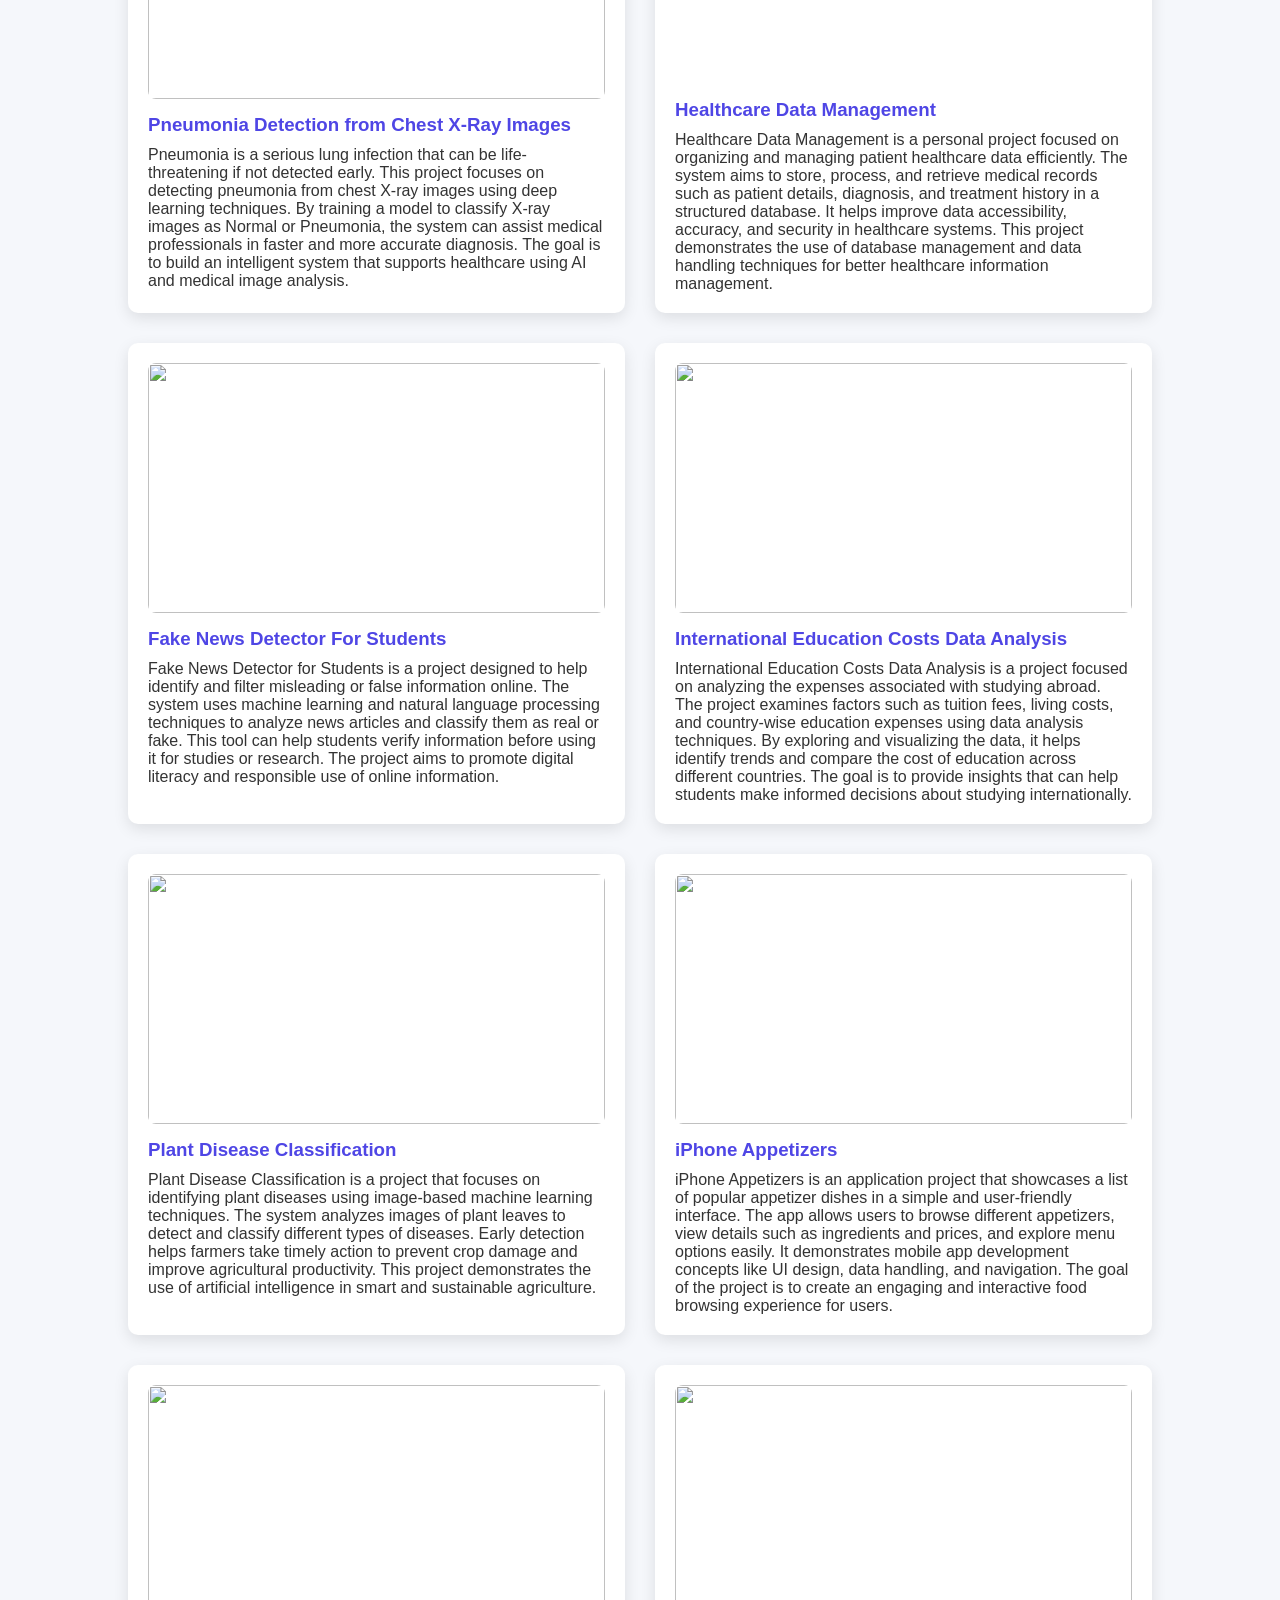
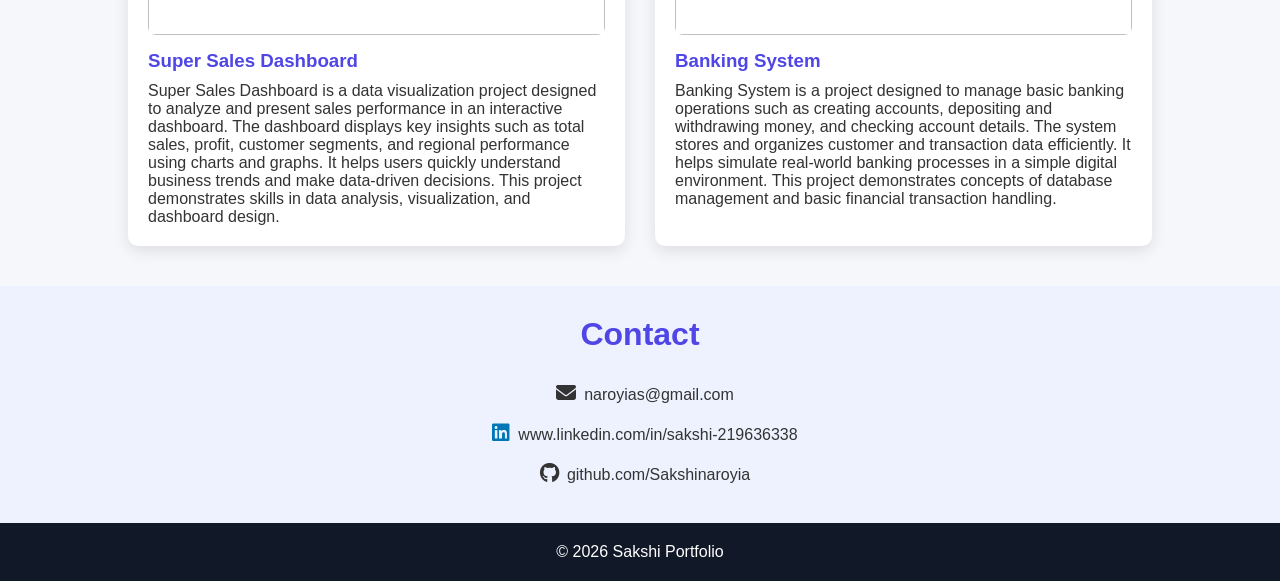
==== commit b5fc0e0c: "Update index.html" ====
--- a/index.html
+++ b/index.html
@@ -16,9 +16,11 @@
   <div class="container nav">
     <h2 class="logo">Sakshi</h2>
     <nav>
+     
       <a href="#about">About</a>
       <a href="#skills">Skills</a>
       <a href="#projects">Projects</a>
+      <a href="#certificates">Certificates</a>
       <a href="#contact">Contact</a>
     </nav>
     <div class="theme-toggle">
@@ -40,7 +42,7 @@
     <a href="https://github.com/Sakshinaroyia" class="btn">View GitHub</a>
   </div>
   <div class="hero-img">
-    <img src="sda (1).png" alt="profile">
+    <img src="C:\Users\saksh\Downloads\sda (1).png" alt="profile">
   </div>
 </section>
 
@@ -84,58 +86,210 @@
     <div class="skill-card">Keras</div>
   </div>
 </section>
+<!-- CERTIFICATES & ACHIEVEMENTS -->
+<section id="certificates" class="certificates">
+  <h2>Certificates & Achievements</h2>
+  
+  <!-- Achievement Stats -->
+  <div class="achievement-stats">
+    <div class="stat-item">
+      <div class="stat-number">5+</div>
+      <div class="stat-label">Certifications</div>
+    </div>
+    <div class="stat-item">
+      <div class="stat-number">2+</div>
+      <div class="stat-label">Internships</div>
+    </div>
+    <div class="stat-item">
+      <div class="stat-number">8+</div>
+      <div class="stat-label">Projects</div>
+    </div>
+    <div class="stat-item">
+      <div class="stat-number">Good Rank</div>
+      <div class="stat-label">AI Course</div>
+    </div>
+  </div>
+  
+  <!-- Certificates Grid -->
+  <div class="cert-grid">
+     <!-- Certificate 1 - M.Sc IT -->
+    <div class="cert-card">
+      <div class="cert-icon">
+        <i class="fa-solid fa-graduation-cap"></i>
+      </div>
+      <h3>M.Sc Information Technology</h3>
+      <div class="cert-org">Punjab University</div>
+      <div class="cert-date">
+        <i class="fa-regular fa-calendar"></i> Pursuing
+      </div>
+      <p class="cert-desc">Currently pursuing Master's degree in Information Technology, strengthening technical foundation and research skills.</p>
+      <span class="cert-badge">Post Graduate</span>
+    </div>
+
+   
+    
+    
+    <!-- Certificate 2 - Deep Learning Internship -->
+    <div class="cert-card">
+      <div class="cert-icon">
+        <i class="fa-solid fa-brain"></i>
+      </div>
+      <h3>Deep Learning Internship</h3>
+      <div class="cert-org">AI/ML Internship Program / AD Infocom</div>
+      <div class="cert-date">
+        <i class="fa-regular fa-calendar"></i> 6 Months / Pursuing
+      </div>
+      <p class="cert-desc">Completed 2-month internship focused on Deep Learning. Worked on Pneumonia Detection from Chest X-Ray Images using CNN.</p>
+      <span class="cert-badge">Medical Imaging</span>
+    </div>
+    
+    <!-- Certificate 3 - Microsoft AI Course -->
+    <div class="cert-card">
+      <div class="cert-icon">
+        <i class="fa-brands fa-microsoft"></i>
+      </div>
+      <h3>AI/ML Course Completion</h3>
+      <div class="cert-org">Edunet Foundation & Microsoft / NSTI Ludhiana</div>
+      <div class="cert-date">
+        <i class="fa-regular fa-calendar"></i> 2024
+      </div>
+      <p class="cert-desc">Completed AI course from NSTI Ludhiana in collaboration with Edunet Foundation and Microsoft. Achieved good rank in the program.</p>
+      <span class="cert-badge">Achieved Good Rank</span>
+    </div>
+
+
+    <!-- Certificate 4 - Additional Achievement -->
+    <div class="cert-card">
+      <div class="cert-icon">
+        <i class="fa-solid fa-award"></i>
+      </div>
+      <h3>Data Analysis Excellence</h3>
+      <div class="cert-org">Project Achievement</div>
+      <div class="cert-date">
+        <i class="fa-regular fa-calendar"></i> 2024
+      </div>
+      <p class="cert-desc">Successfully completed multiple data analysis projects including International Education Costs Analysis and Super Sales Dashboard.</p>
+      <span class="cert-badge">Data Visualization</span>
+    </div>
+    <!-- Certificate 5 - BCA -->
+<div class="cert-card">
+  <div class="cert-icon">
+    <i class="fa-solid fa-laptop-code"></i>
+  </div>
+  <h3>Bachelor in Computer Application (BCA)</h3>
+  <div class="cert-org">[Master Tara Singh Memorial College/Panjab University]</div>
+  <div class="cert-date">
+    <i class="fa-regular fa-calendar"></i> [2020] - [2023]
+  </div>
+  <p class="cert-desc">Completed Bachelor in Computer Application with focus on programming, database management, and software development. Gained strong foundation in computer science fundamentals.</p>
+  <span class="cert-badge">Graduation</span>
+  </div>
+  
+  <!-- Certificate 6 - COPA from ITI Ludhiana -->
+<div class="cert-card">
+  <div class="cert-icon">
+    <i class="fa-solid fa-computer"></i>
+  </div>
+  <h3>COPA (Computer Operator and Programming Assistant)</h3>
+  <div class="cert-org">ITI Ludhiana</div>
+  <div class="cert-date">
+    <i class="fa-regular fa-calendar"></i> 1 Year Course
+  </div>
+  <p class="cert-desc">Completed one-year COPA course from ITI Ludhiana. Gained practical skills in computer operations, programming fundamentals, and office automation tools.</p>
+  <span class="cert-badge">Vocational Training</span>
+ </div>
+
+  <!-- Certificate 7 - AI/ML Internship at Jyesta Company (Updated) -->
+<div class="cert-card">
+  <div class="cert-icon">
+    <i class="fa-solid fa-briefcase"></i>
+  </div>
+  <h3>AI/ML Internship</h3>
+  <div class="cert-org">Jyesta Corporate Entity</div>
+  <div class="cert-date">
+    <i class="fa-regular fa-calendar"></i> 2 Months | 10 Weeks
+  </div>
+  <p class="cert-desc">Completed immersive AI/ML internship at Jyesta Company. Gained hands-on experience in machine learning modeling, data preprocessing, exploratory data analysis (EDA), and model deployment. Worked on real-world projects with mentorship from industry professionals. [citation:1][citation:4]</p>
+  <span class="cert-badge">Industry Internship</span>
+  <span class="cert-badge" style="margin-left: 5px;">AI/ML</span>
+</div>
+
+  <!-- Certificate 7 - Edunet Foundation & Microsoft AI/ML Internship -->
+<div class="cert-card">
+  <div class="cert-icon">
+    <i class="fa-brands fa-microsoft"></i>
+  </div>
+  <h3>AI/ML Internship - TechSaksham Program</h3>
+  <div class="cert-org">Edunet Foundation & Microsoft (in collaboration with AICTE)</div>
+  <div class="cert-date">
+    <i class="fa-regular fa-calendar"></i> 2 Months | 8 Weeks
+  </div>
+  <p class="cert-desc"><strong>Program Highlights:</strong></p>
+  <ul style="text-align: left; margin-top: 5px; margin-bottom: 10px; padding-left: 20px; color: var(--text-primary);">
+    <li>Selected for AICTE AI & Machine Learning Internship under TechSaksham initiative</li>
+    <li>Joint CSR initiative by Microsoft & SAP in partnership with AICTE</li>
+    <li>Completed industry-led technical sessions on AI technologies</li>
+    <li>Developed an AI-based project prototype solving real-world challenges</li>
+    <li>Engaged in mentorship sessions with industry experts from Microsoft</li>
+  </ul>
+  <p class="cert-desc"><strong>Skills Gained:</strong> Artificial Intelligence, Machine Learning, Python Programming, Data Analysis, Problem-Solving, Project Management</p>
+  <span class="cert-badge">Microsoft Certified</span>
+  <span class="cert-badge" style="margin-left: 5px;">AICTE Approved</span>
+</div>
+  </div>
+</section>
 
 <!-- PROJECTS -->
 <section id="projects" class="container">
   <h2>Projects</h2>
   <div class="project-grid">
     <div class="project-card">
-      <img src="1.jpg">
+      <img src="photos\1.jpg">
       <h3>Pneumonia Detection from Chest X-Ray Images</h3>
       <p>Pneumonia is a serious lung infection that can be life-threatening if not detected early. This project focuses on detecting pneumonia from chest X-ray images using deep learning techniques. By training a model to classify X-ray images as Normal or Pneumonia, the system can assist medical professionals in faster and more accurate diagnosis. The goal is to build an intelligent system that supports healthcare using AI and medical image analysis.</p>
     </div>
 
     <div class="project-card">
       <div style="display: flex; overflow-x: auto; gap: 10px; padding: 10px;">
-        <img src="2(1).jpg" alt="Main Project Image" style="height: 200px;">
-        <img src="2.jpg" alt="Healthcare Dashboard" style="height: 200px;">
+        <img src="photos\2(1).jpg" alt="Main Project Image" style="height: 200px;">
+        <img src="photos\2.jpg" alt="Healthcare Dashboard" style="height: 200px;">
       </div>
       <h3>Healthcare Data Management</h3>
       <p>Healthcare Data Management is a personal project focused on organizing and managing patient healthcare data efficiently. The system aims to store, process, and retrieve medical records such as patient details, diagnosis, and treatment history in a structured database. It helps improve data accessibility, accuracy, and security in healthcare systems. This project demonstrates the use of database management and data handling techniques for better healthcare information management.</p>
     </div>
 
     <div class="project-card">
-      <img src="3.png">
+      <img src="photos\3.png">
       <h3>Fake News Detector For Students</h3>
       <p>Fake News Detector for Students is a project designed to help identify and filter misleading or false information online. The system uses machine learning and natural language processing techniques to analyze news articles and classify them as real or fake. This tool can help students verify information before using it for studies or research. The project aims to promote digital literacy and responsible use of online information.</p>
     </div>
 
     <div class="project-card">
-      <img src="4.jpg">
+      <img src="photos\4.jpg">
       <h3>International Education Costs Data Analysis</h3>
       <p>International Education Costs Data Analysis is a project focused on analyzing the expenses associated with studying abroad. The project examines factors such as tuition fees, living costs, and country-wise education expenses using data analysis techniques. By exploring and visualizing the data, it helps identify trends and compare the cost of education across different countries. The goal is to provide insights that can help students make informed decisions about studying internationally.</p>
     </div>
 
     <div class="project-card">
-      <img src="5.png">
+      <img src="photos\5.png">
       <h3>Plant Disease Classification</h3>
       <p>Plant Disease Classification is a project that focuses on identifying plant diseases using image-based machine learning techniques. The system analyzes images of plant leaves to detect and classify different types of diseases. Early detection helps farmers take timely action to prevent crop damage and improve agricultural productivity. This project demonstrates the use of artificial intelligence in smart and sustainable agriculture.</p>
     </div>
 
     <div class="project-card">
-      <img src="6.png">
+      <img src="photos\6.png">
       <h3>iPhone Appetizers</h3>
       <p>iPhone Appetizers is an application project that showcases a list of popular appetizer dishes in a simple and user-friendly interface. The app allows users to browse different appetizers, view details such as ingredients and prices, and explore menu options easily. It demonstrates mobile app development concepts like UI design, data handling, and navigation. The goal of the project is to create an engaging and interactive food browsing experience for users.</p>
     </div>
 
     <div class="project-card">
-      <img src="7.png">
+      <img src="photos\7.png">
       <h3>Super Sales Dashboard</h3>
       <p>Super Sales Dashboard is a data visualization project designed to analyze and present sales performance in an interactive dashboard. The dashboard displays key insights such as total sales, profit, customer segments, and regional performance using charts and graphs. It helps users quickly understand business trends and make data-driven decisions. This project demonstrates skills in data analysis, visualization, and dashboard design.</p>
     </div>
 
     <div class="project-card">
-      <img src="8.png">
+      <img src="photos\8.png">
       <h3>Banking System</h3>
       <p>Banking System is a project designed to manage basic banking operations such as creating accounts, depositing and withdrawing money, and checking account details. The system stores and organizes customer and transaction data efficiently. It helps simulate real-world banking processes in a simple digital environment. This project demonstrates concepts of database management and basic financial transaction handling.</p>
     </div>
@@ -179,6 +333,3 @@
 
 </body>
 </html>
-
-
-
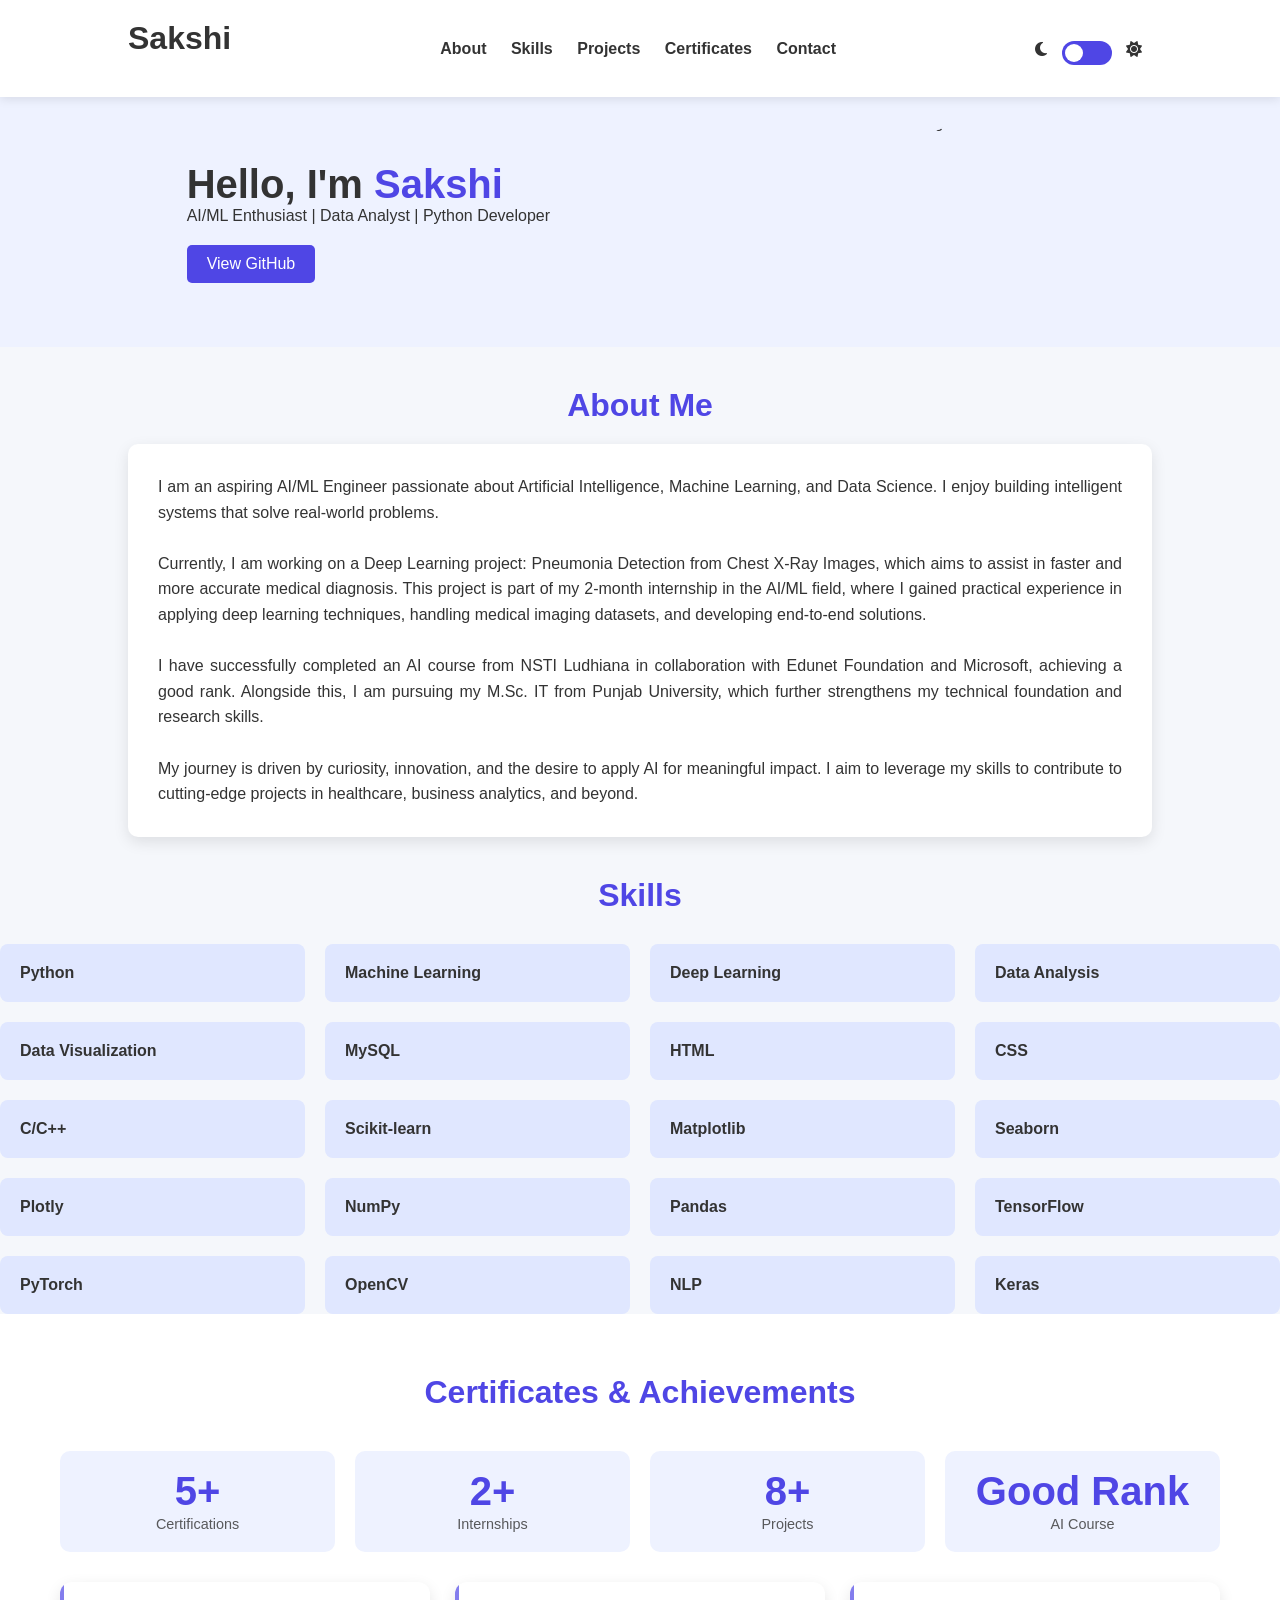
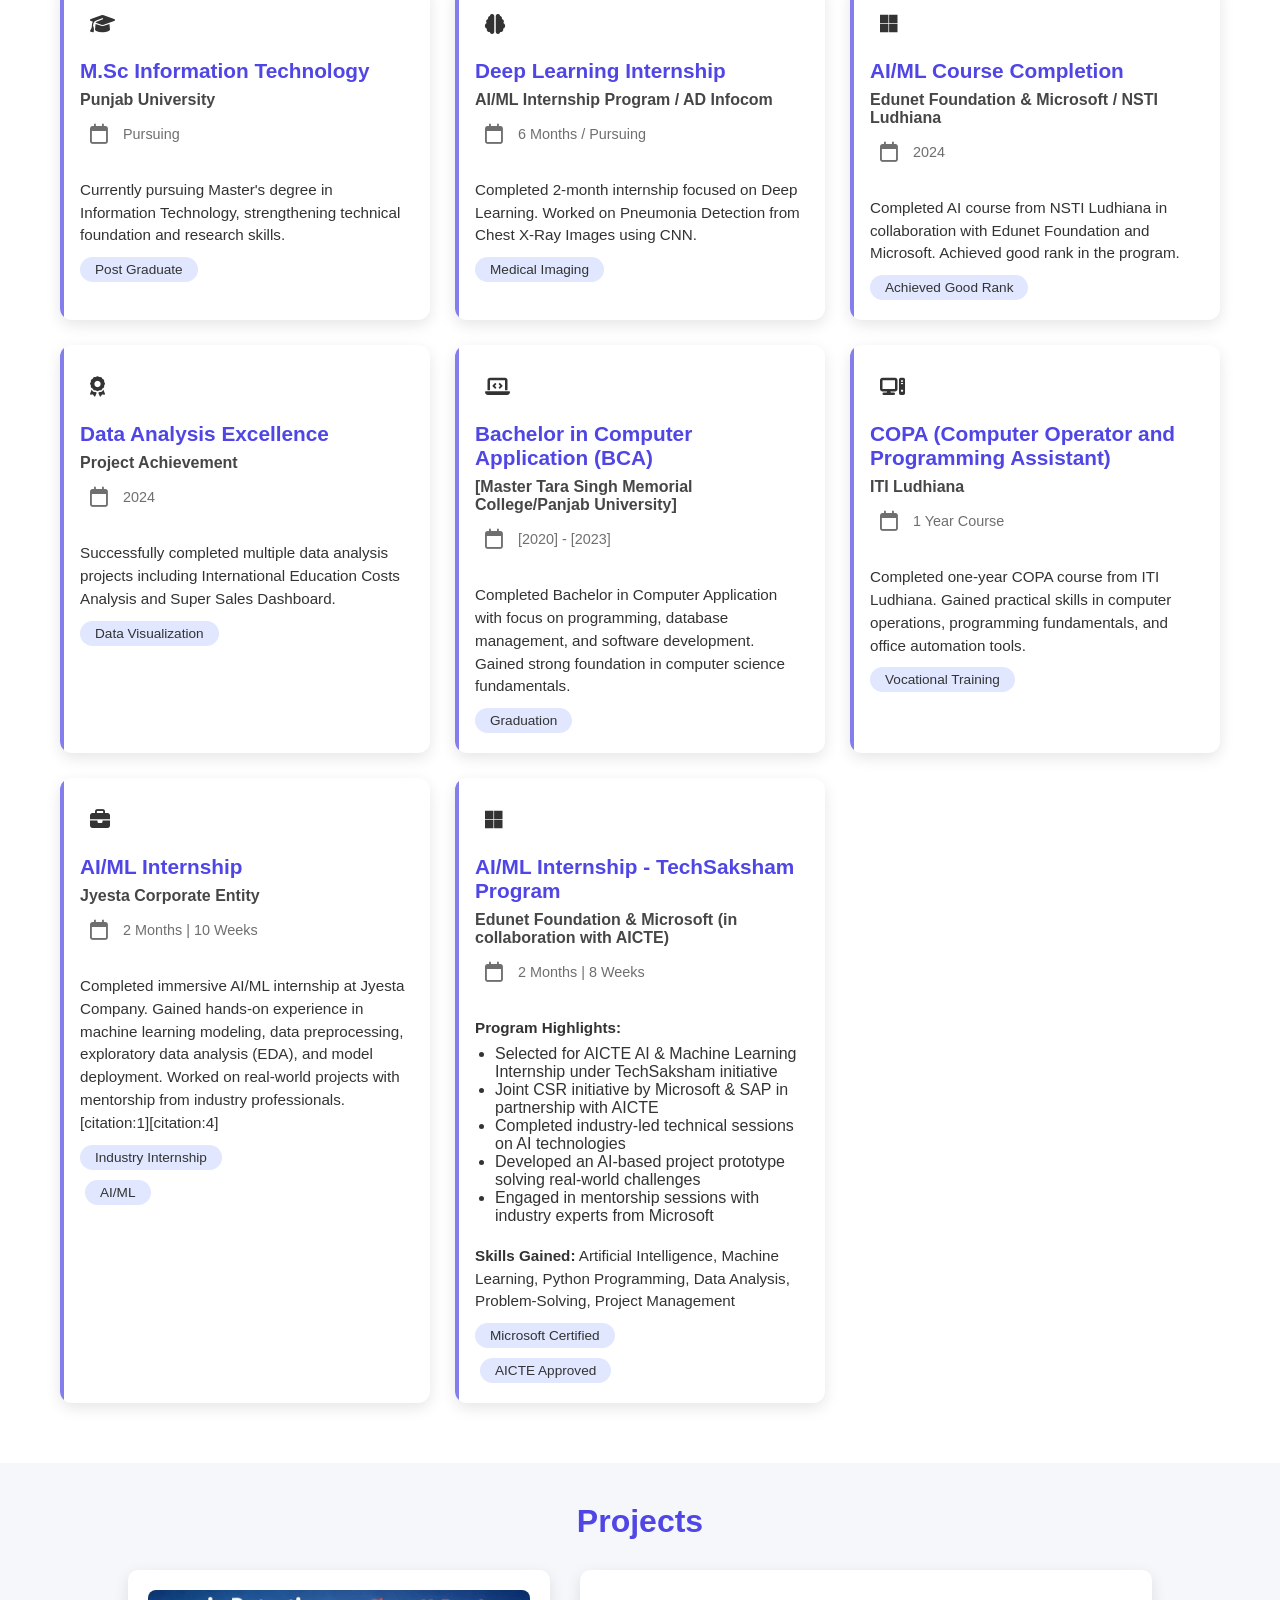
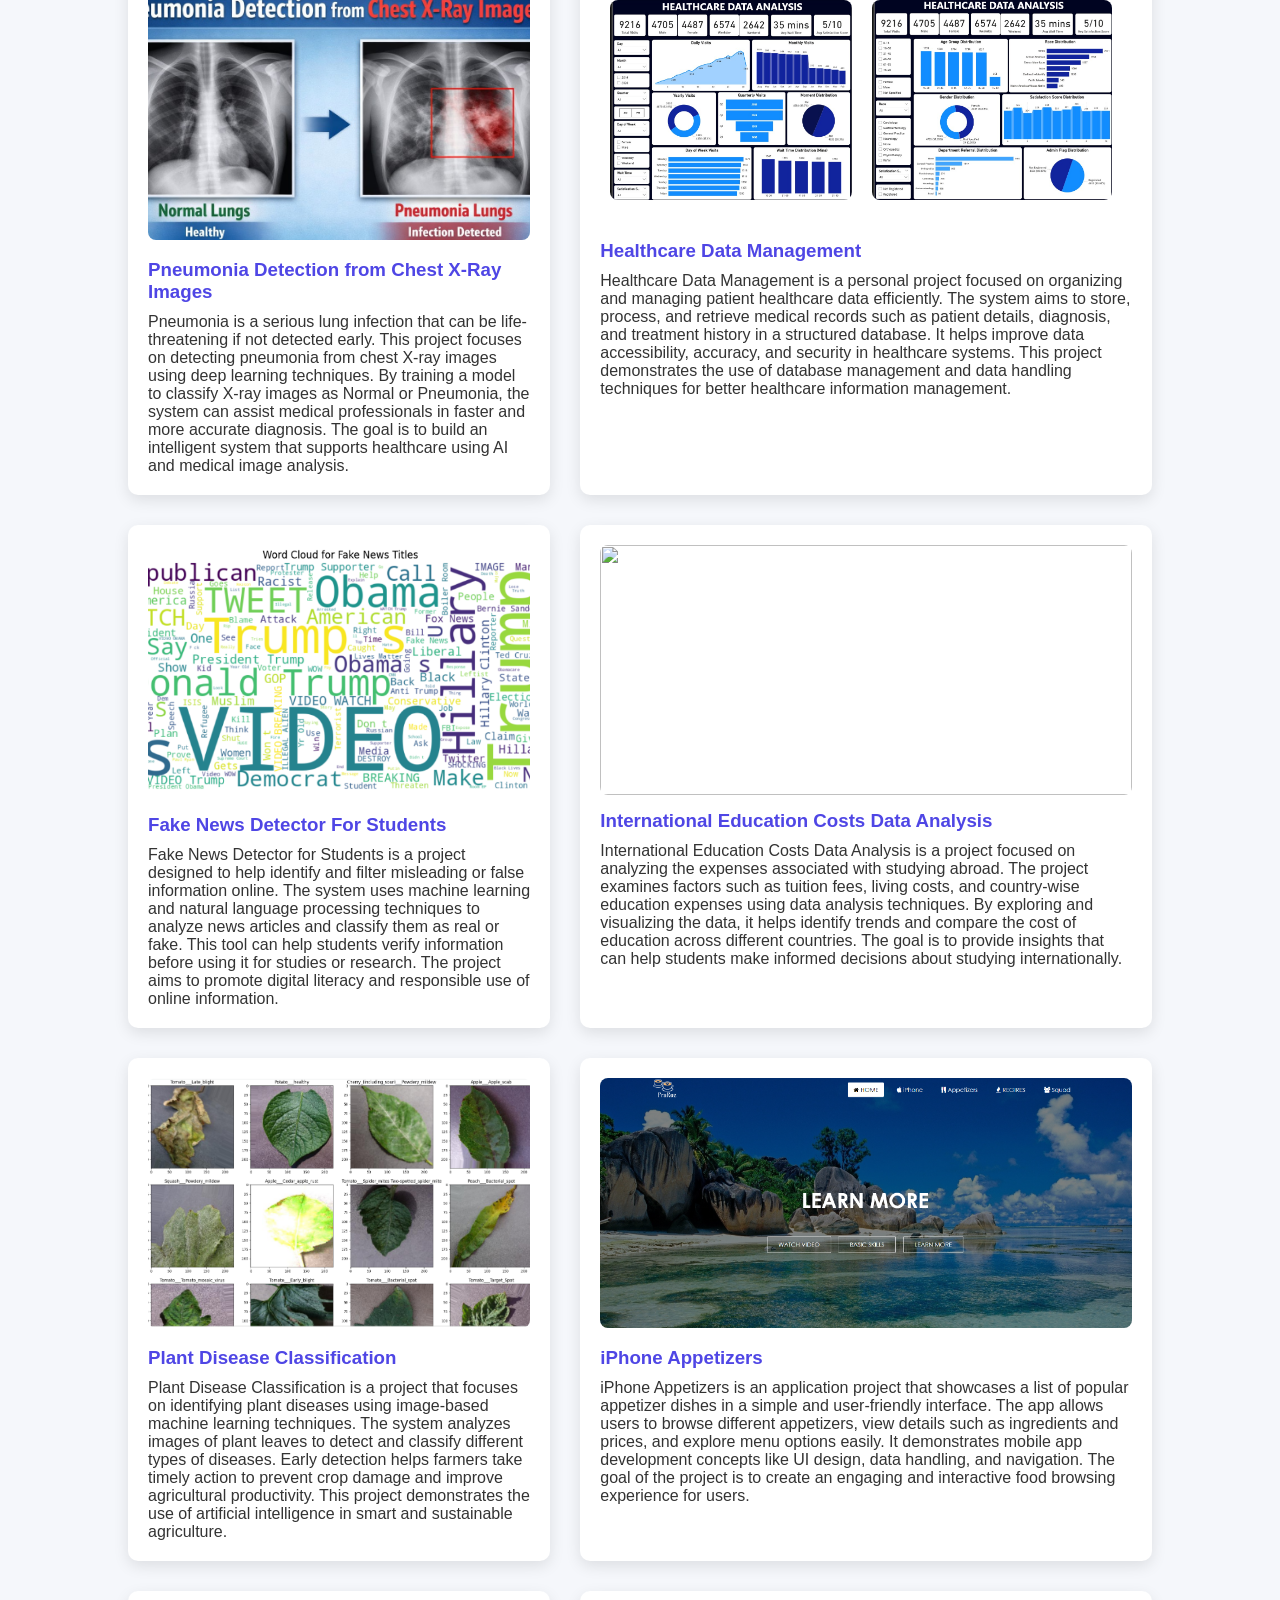
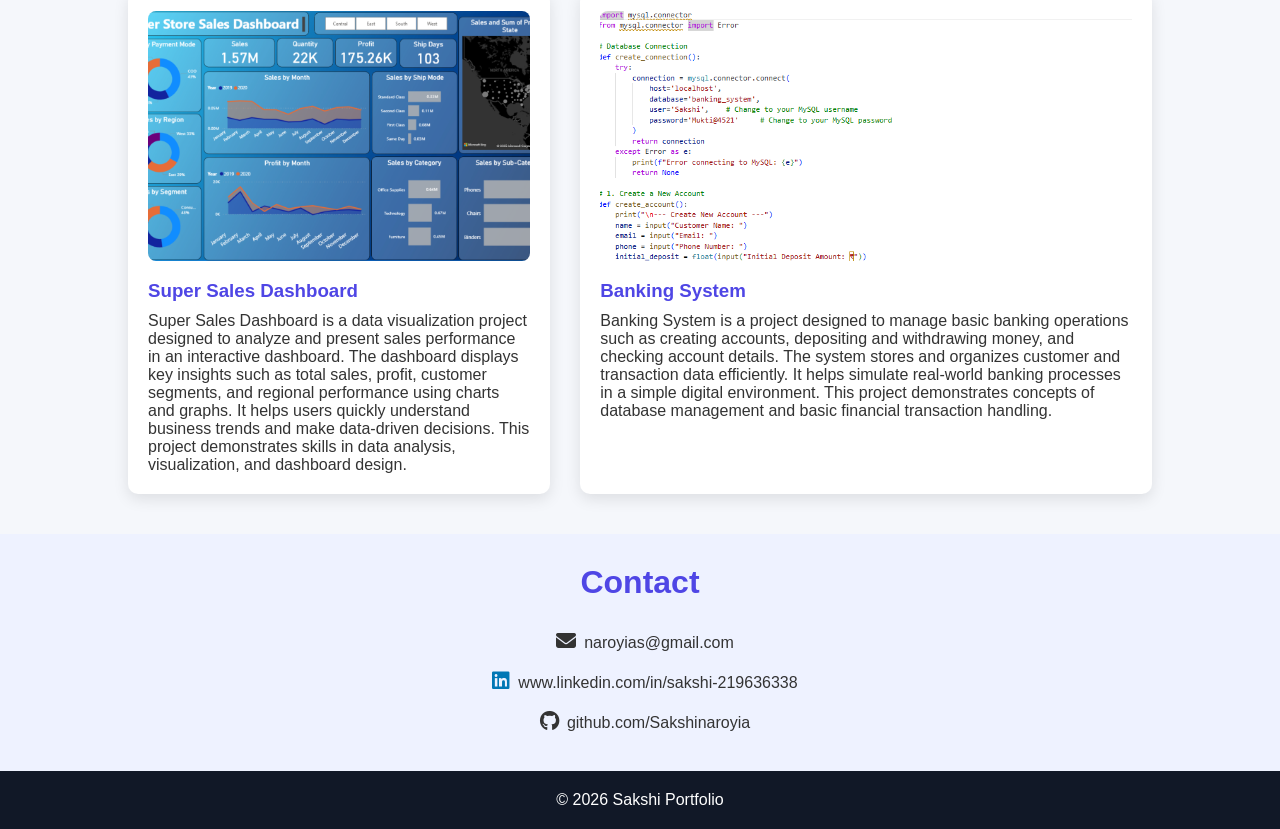
==== commit 244f2a36: "Update index.html" ====
--- a/index.html
+++ b/index.html
@@ -244,22 +244,22 @@
   <h2>Projects</h2>
   <div class="project-grid">
     <div class="project-card">
-      <img src="photos\1.jpg">
+      <img src="1.jpg">
       <h3>Pneumonia Detection from Chest X-Ray Images</h3>
       <p>Pneumonia is a serious lung infection that can be life-threatening if not detected early. This project focuses on detecting pneumonia from chest X-ray images using deep learning techniques. By training a model to classify X-ray images as Normal or Pneumonia, the system can assist medical professionals in faster and more accurate diagnosis. The goal is to build an intelligent system that supports healthcare using AI and medical image analysis.</p>
     </div>
 
     <div class="project-card">
       <div style="display: flex; overflow-x: auto; gap: 10px; padding: 10px;">
-        <img src="photos\2(1).jpg" alt="Main Project Image" style="height: 200px;">
-        <img src="photos\2.jpg" alt="Healthcare Dashboard" style="height: 200px;">
+        <img src="2(1).jpg" alt="Main Project Image" style="height: 200px;">
+        <img src="2.jpg" alt="Healthcare Dashboard" style="height: 200px;">
       </div>
       <h3>Healthcare Data Management</h3>
       <p>Healthcare Data Management is a personal project focused on organizing and managing patient healthcare data efficiently. The system aims to store, process, and retrieve medical records such as patient details, diagnosis, and treatment history in a structured database. It helps improve data accessibility, accuracy, and security in healthcare systems. This project demonstrates the use of database management and data handling techniques for better healthcare information management.</p>
     </div>
 
     <div class="project-card">
-      <img src="photos\3.png">
+      <img src="3.png">
       <h3>Fake News Detector For Students</h3>
       <p>Fake News Detector for Students is a project designed to help identify and filter misleading or false information online. The system uses machine learning and natural language processing techniques to analyze news articles and classify them as real or fake. This tool can help students verify information before using it for studies or research. The project aims to promote digital literacy and responsible use of online information.</p>
     </div>
@@ -271,25 +271,25 @@
     </div>
 
     <div class="project-card">
-      <img src="photos\5.png">
+      <img src="5.png">
       <h3>Plant Disease Classification</h3>
       <p>Plant Disease Classification is a project that focuses on identifying plant diseases using image-based machine learning techniques. The system analyzes images of plant leaves to detect and classify different types of diseases. Early detection helps farmers take timely action to prevent crop damage and improve agricultural productivity. This project demonstrates the use of artificial intelligence in smart and sustainable agriculture.</p>
     </div>
 
     <div class="project-card">
-      <img src="photos\6.png">
+      <img src="6.png">
       <h3>iPhone Appetizers</h3>
       <p>iPhone Appetizers is an application project that showcases a list of popular appetizer dishes in a simple and user-friendly interface. The app allows users to browse different appetizers, view details such as ingredients and prices, and explore menu options easily. It demonstrates mobile app development concepts like UI design, data handling, and navigation. The goal of the project is to create an engaging and interactive food browsing experience for users.</p>
     </div>
 
     <div class="project-card">
-      <img src="photos\7.png">
+      <img src="7.png">
       <h3>Super Sales Dashboard</h3>
       <p>Super Sales Dashboard is a data visualization project designed to analyze and present sales performance in an interactive dashboard. The dashboard displays key insights such as total sales, profit, customer segments, and regional performance using charts and graphs. It helps users quickly understand business trends and make data-driven decisions. This project demonstrates skills in data analysis, visualization, and dashboard design.</p>
     </div>
 
     <div class="project-card">
-      <img src="photos\8.png">
+      <img src="8.png">
       <h3>Banking System</h3>
       <p>Banking System is a project designed to manage basic banking operations such as creating accounts, depositing and withdrawing money, and checking account details. The system stores and organizes customer and transaction data efficiently. It helps simulate real-world banking processes in a simple digital environment. This project demonstrates concepts of database management and basic financial transaction handling.</p>
     </div>
--- a/style.css
+++ b/style.css
@@ -382,4 +382,151 @@
 object-fit: cover;
 border-radius: 8px;
 margin-right: 10px;
-}+}
+
+
+
+/* Certificates and Achievements Section */
+.certificates {
+  background: var(--bg-secondary);
+  text-align: center;
+  padding: 60px;
+  transition: background 0.3s ease;
+}
+
+.cert-grid {
+  display: grid;
+  grid-template-columns: repeat(auto-fit, minmax(300px, 1fr));
+  gap: 25px;
+  margin-top: 30px;
+}
+
+.cert-card {
+  background: var(--bg-card);
+  border-radius: 12px;
+  padding: 20px;
+  box-shadow: 0 5px 15px var(--shadow);
+  transition: transform 0.3s ease, box-shadow 0.3s ease;
+  border: var(--border);
+  text-align: left;
+  display: flex;
+  flex-direction: column;
+  position: relative;
+  overflow: hidden;
+}
+
+.cert-card:hover {
+  transform: translateY(-5px);
+  box-shadow: 0 8px 25px var(--shadow);
+}
+
+.cert-card::before {
+  content: '';
+  position: absolute;
+  top: 0;
+  left: 0;
+  width: 4px;
+  height: 100%;
+  background: var(--text-secondary);
+  opacity: 0.7;
+}
+
+.cert-icon {
+  font-size: 32px;
+  color: var(--text-secondary);
+  margin-bottom: 15px;
+}
+
+.cert-card h3 {
+  color: var(--text-secondary);
+  margin-bottom: 8px;
+  font-size: 1.3em;
+}
+
+.cert-org {
+  font-weight: bold;
+  margin-bottom: 5px;
+  color: var(--text-primary);
+  opacity: 0.9;
+}
+
+.cert-date {
+  font-size: 0.9em;
+  color: var(--text-primary);
+  opacity: 0.7;
+  margin-bottom: 15px;
+  display: flex;
+  align-items: center;
+  gap: 5px;
+}
+
+.cert-badge {
+  display: inline-block;
+  background: var(--skill-bg);
+  color: var(--skill-text);
+  padding: 5px 15px;
+  border-radius: 20px;
+  font-size: 0.85em;
+  margin-top: 10px;
+  align-self: flex-start;
+  border: var(--border);
+}
+
+.cert-desc {
+  margin-top: 10px;
+  font-size: 0.95em;
+  line-height: 1.5;
+  color: var(--text-primary);
+}
+
+/* Achievement Stats */
+.achievement-stats {
+  display: grid;
+  grid-template-columns: repeat(auto-fit, minmax(150px, 1fr));
+  gap: 20px;
+  margin: 40px 0 20px 0;
+}
+
+.stat-item {
+  background: var(--bg-tertiary);
+  padding: 20px;
+  border-radius: 10px;
+  text-align: center;
+  transition: transform 0.3s ease;
+  border: var(--border);
+}
+
+.stat-item:hover {
+  transform: scale(1.05);
+}
+
+.stat-number {
+  font-size: 2.5em;
+  font-weight: bold;
+  color: var(--text-secondary);
+  line-height: 1;
+}
+
+.stat-label {
+  font-size: 0.9em;
+  color: var(--text-primary);
+  margin-top: 5px;
+  opacity: 0.8;
+}
+
+/* Responsive adjustments */
+@media (max-width: 768px) {
+  .cert-grid {
+    grid-template-columns: 1fr;
+  }
+  
+  .achievement-stats {
+    grid-template-columns: repeat(2, 1fr);
+  }
+}
+
+@media (max-width: 480px) {
+  .achievement-stats {
+    grid-template-columns: 1fr;
+  }
+}
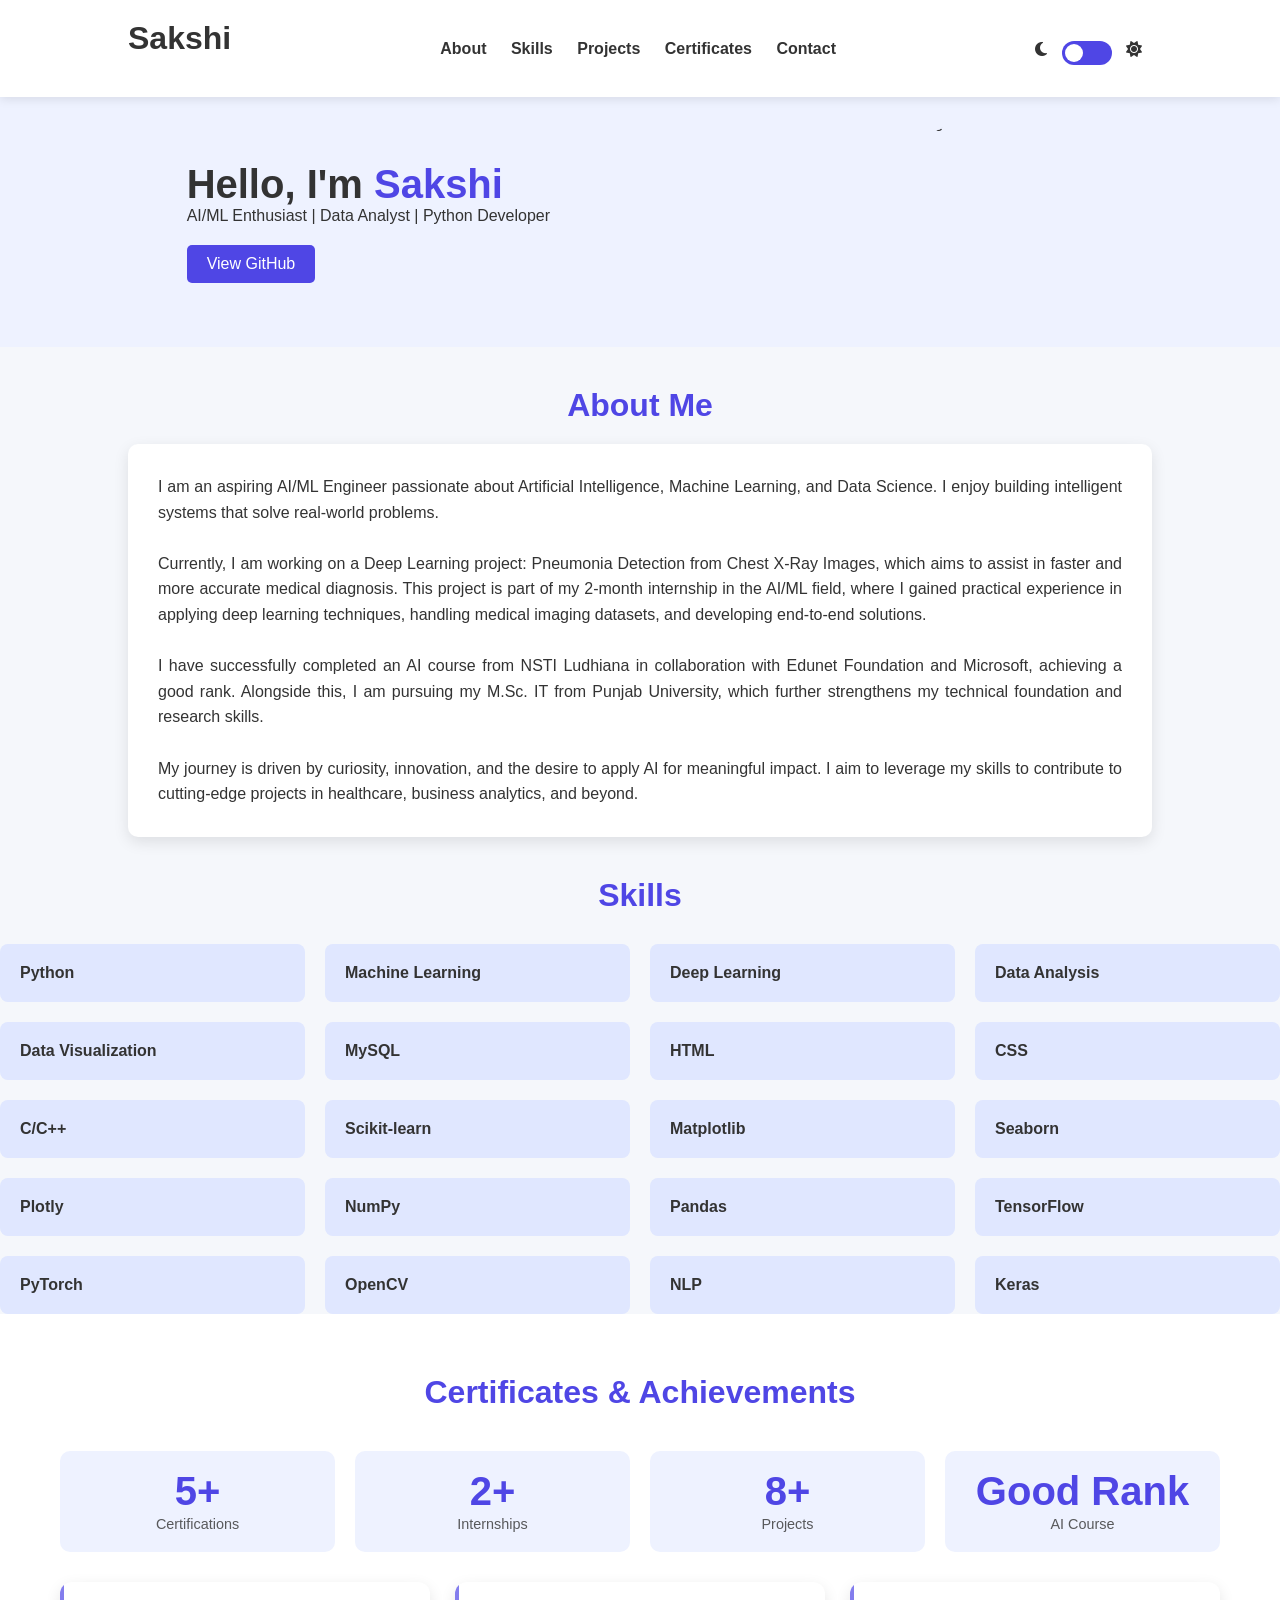
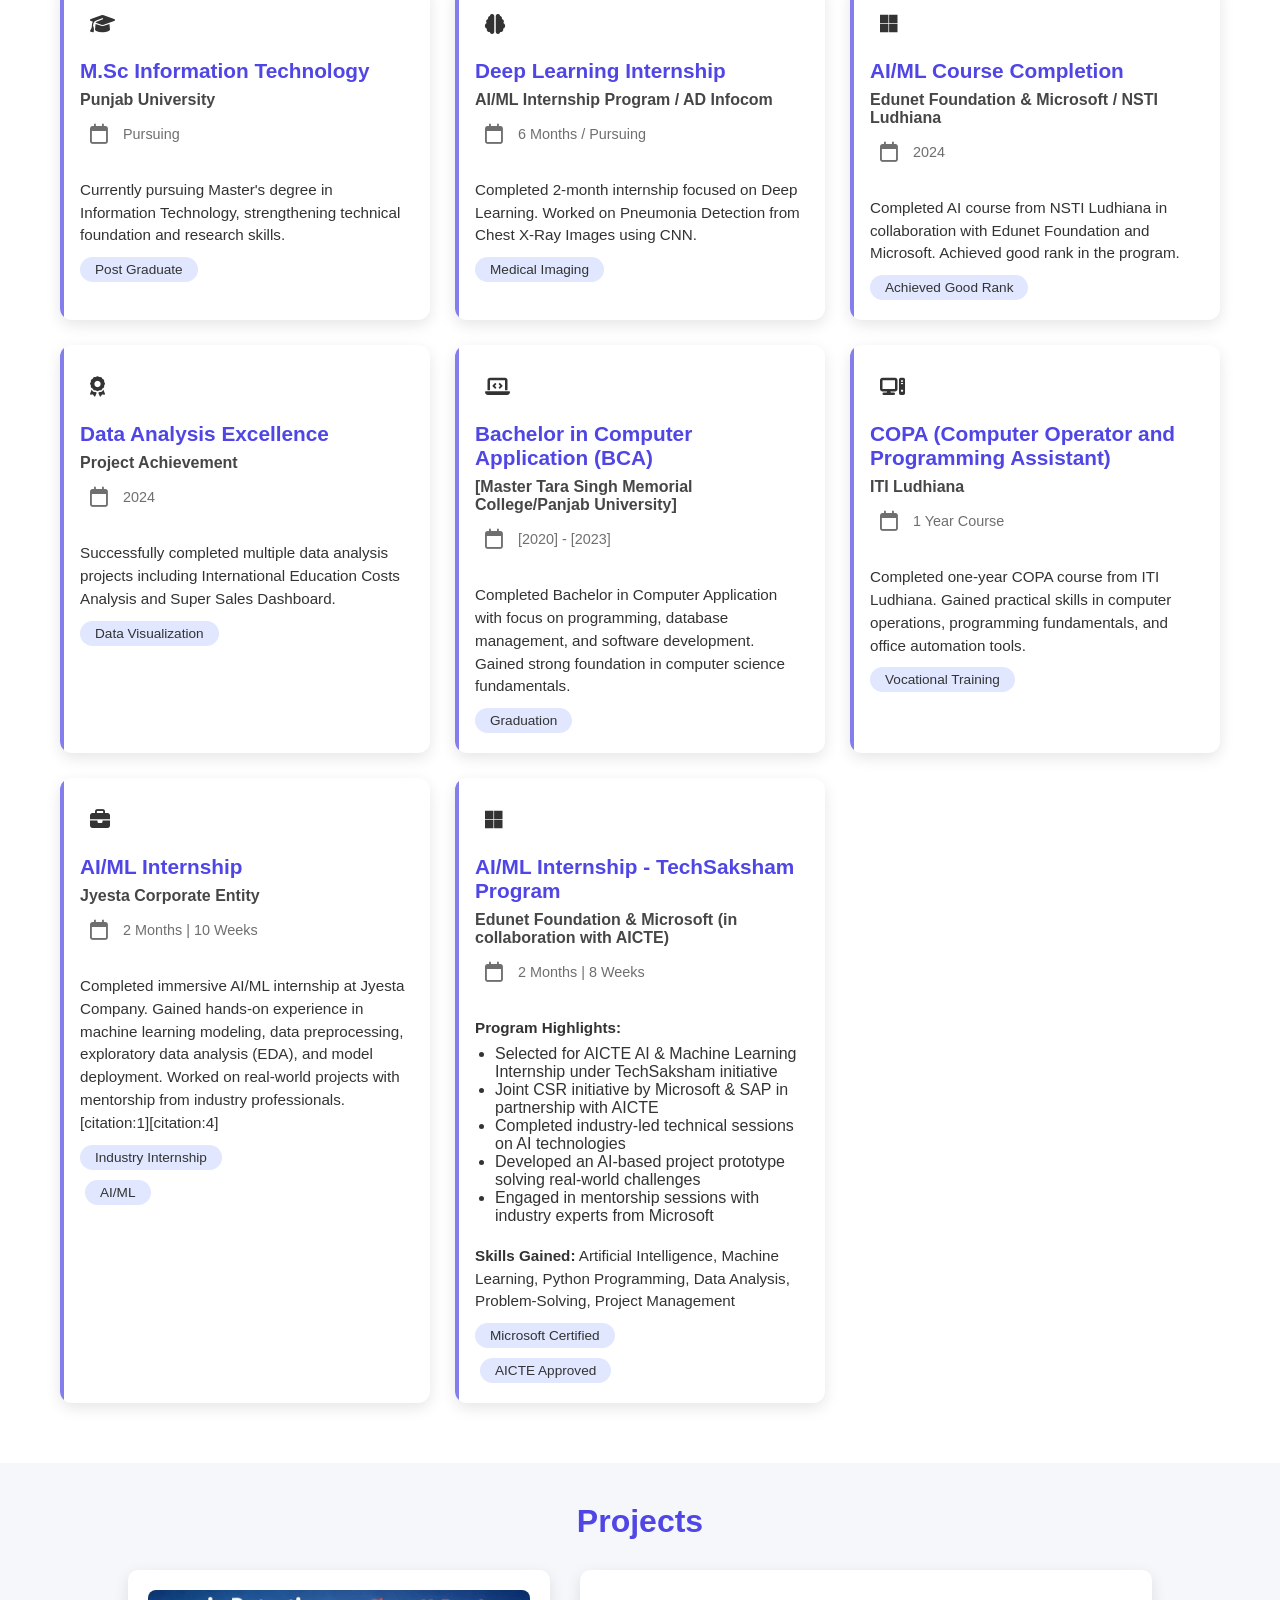
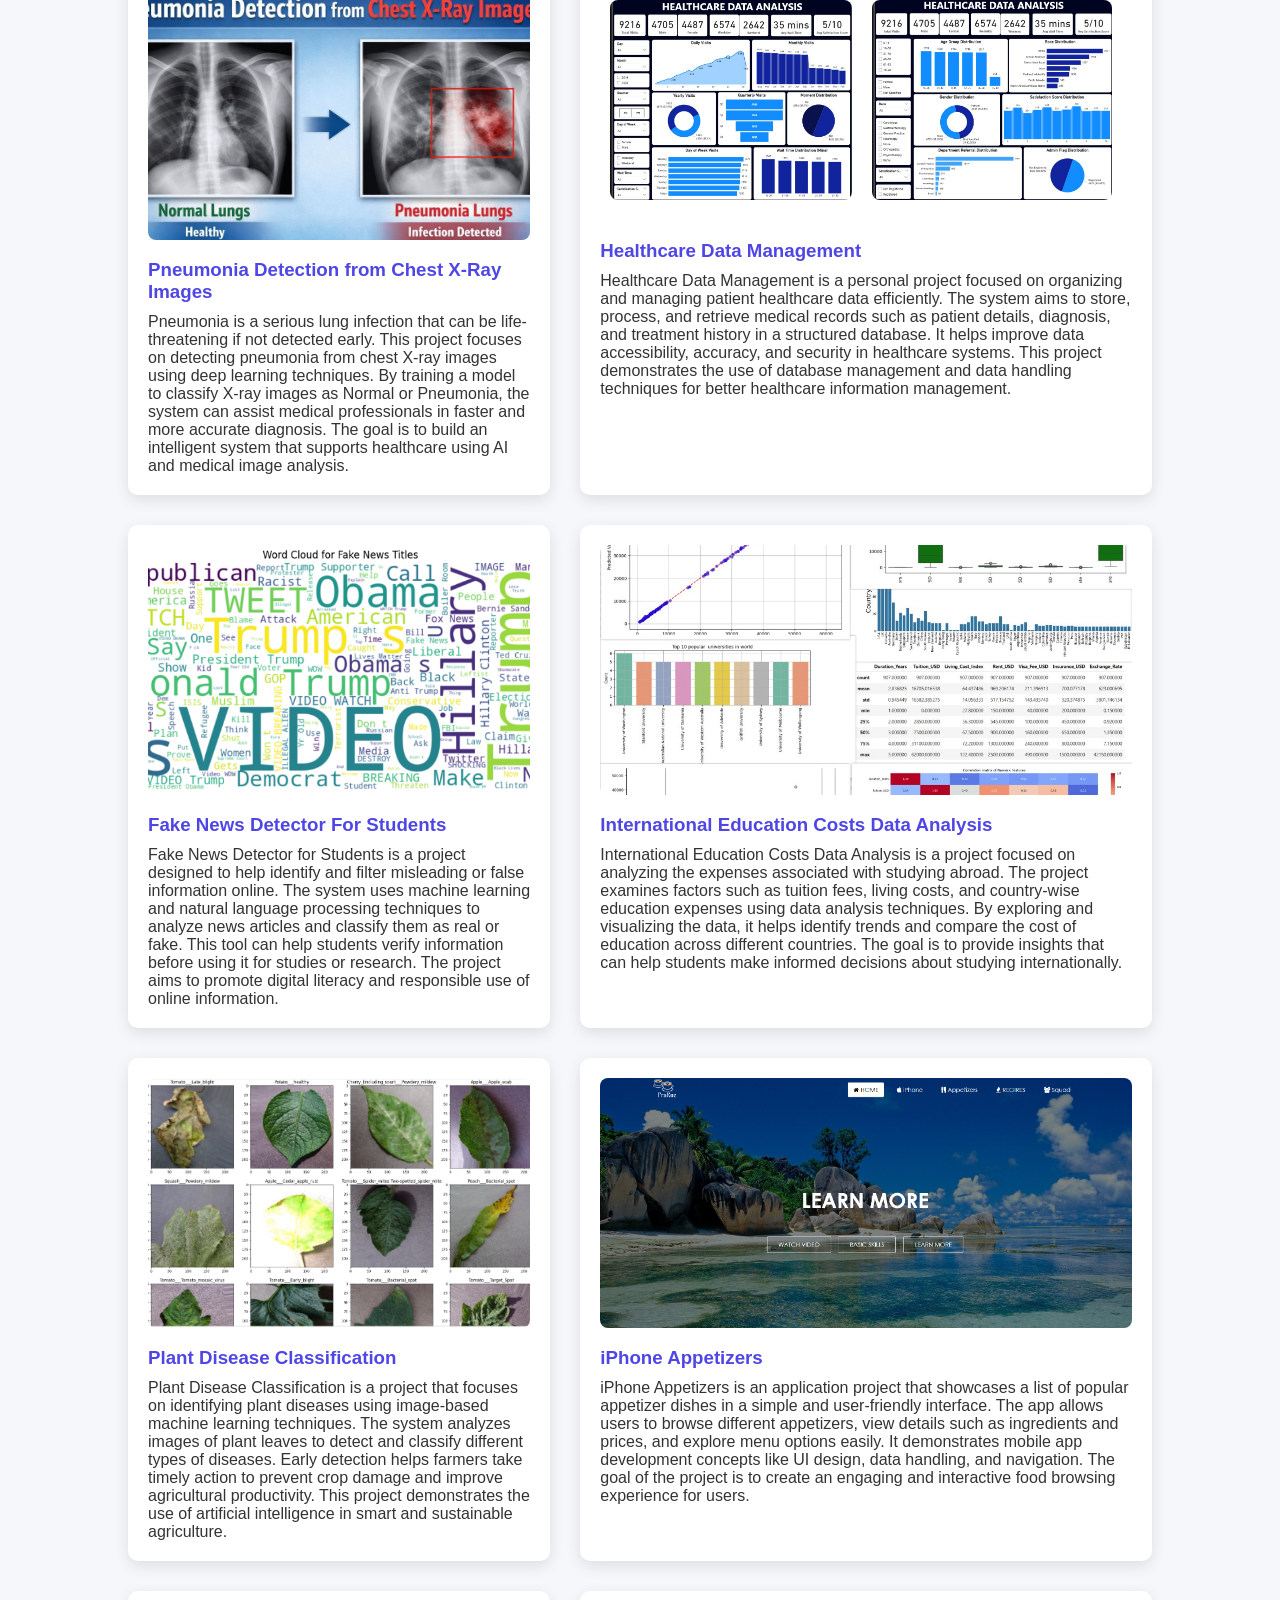
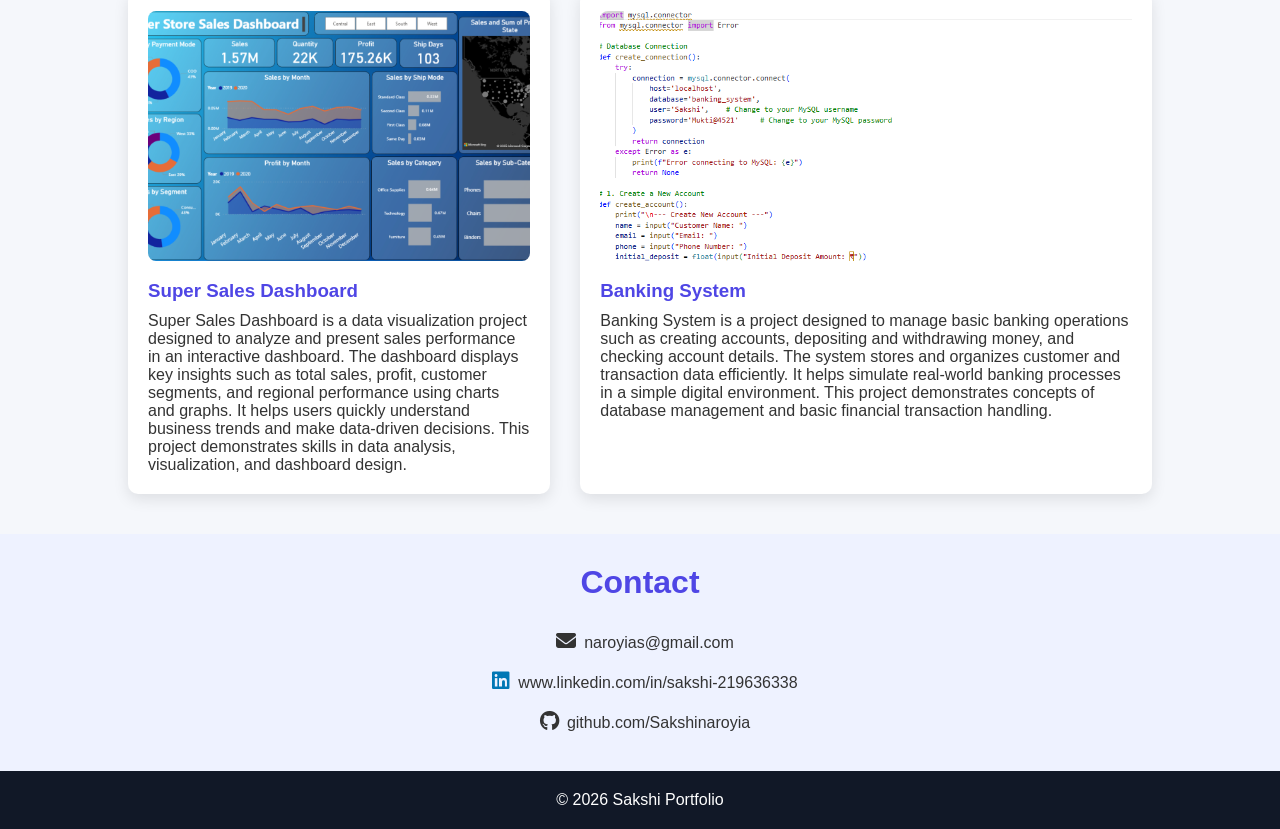
==== commit ac2a4204: "Fix HTML encoding issues in index.html" ====
--- a/index.html
+++ b/index.html
@@ -265,7 +265,7 @@
     </div>
 
     <div class="project-card">
-      <img src="photos\4.jpg">
+      <img src="4.jpg">
       <h3>International Education Costs Data Analysis</h3>
       <p>International Education Costs Data Analysis is a project focused on analyzing the expenses associated with studying abroad. The project examines factors such as tuition fees, living costs, and country-wise education expenses using data analysis techniques. By exploring and visualizing the data, it helps identify trends and compare the cost of education across different countries. The goal is to provide insights that can help students make informed decisions about studying internationally.</p>
     </div>
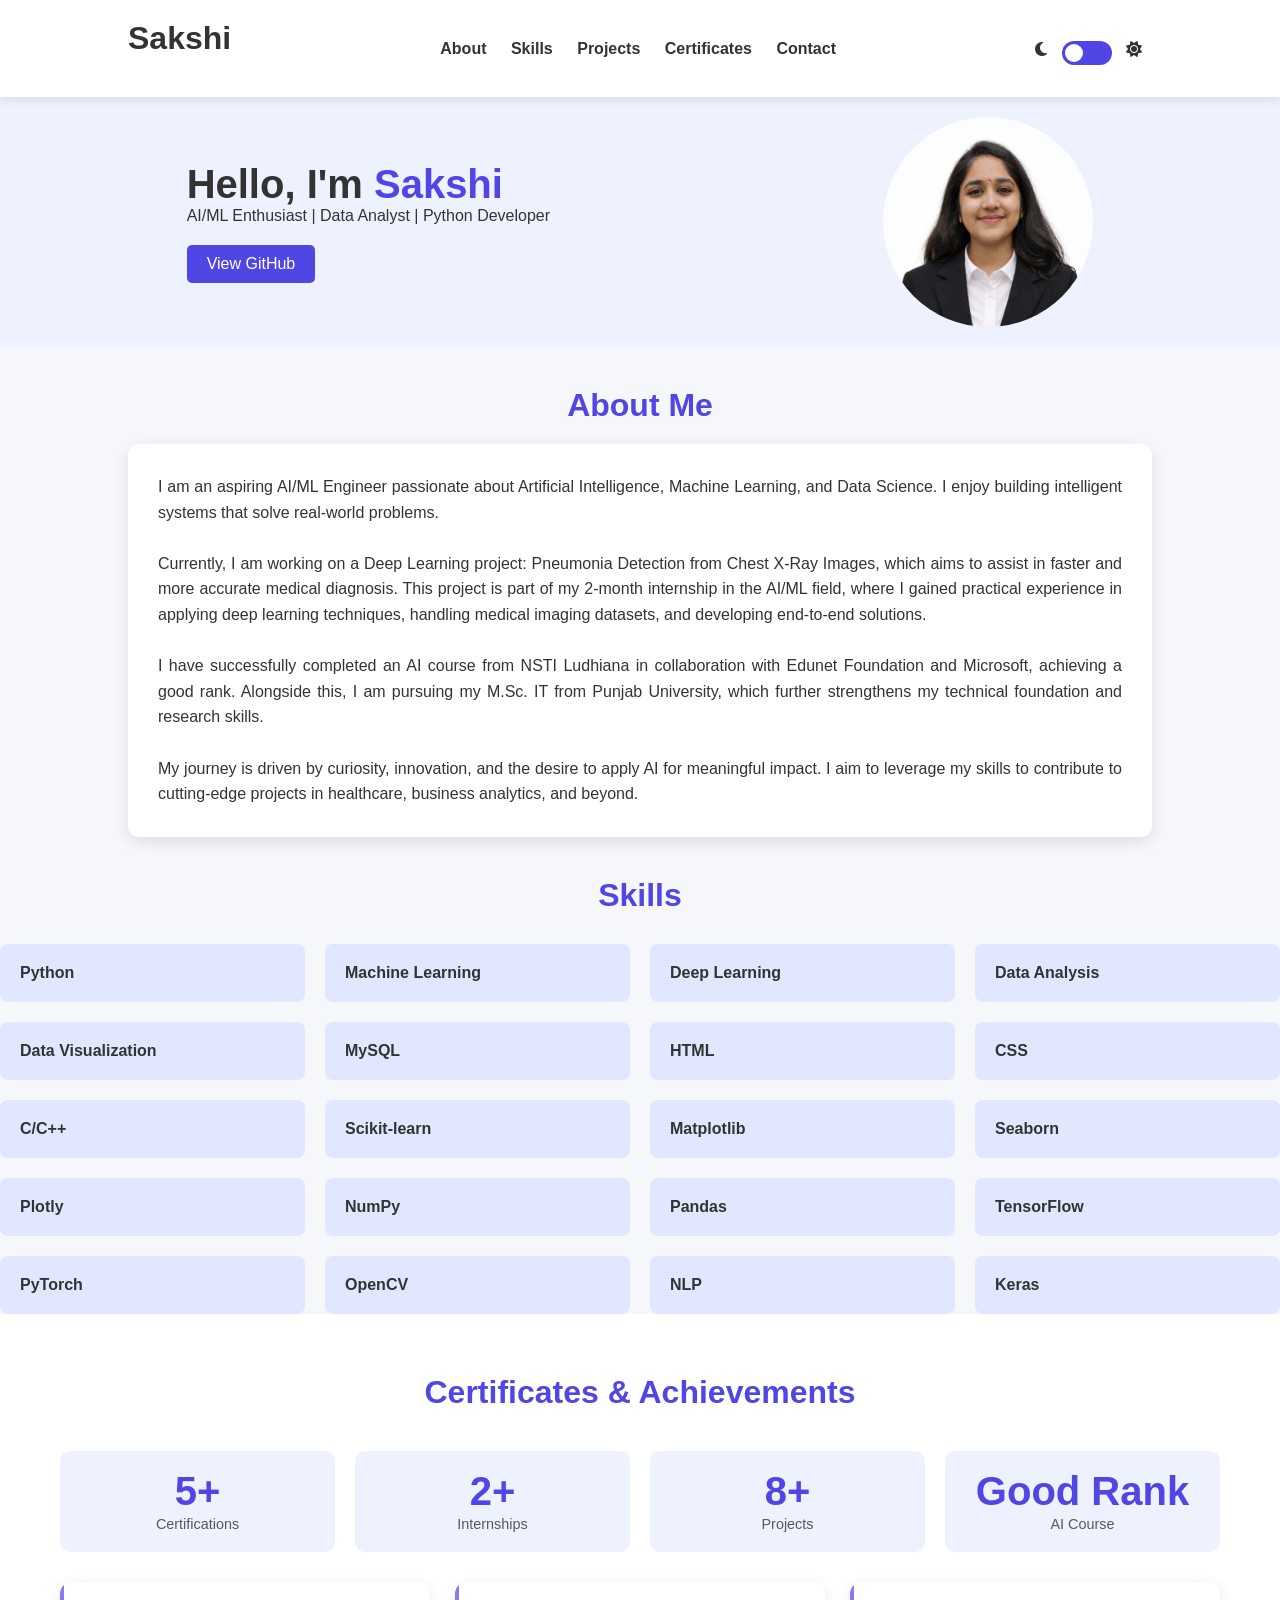
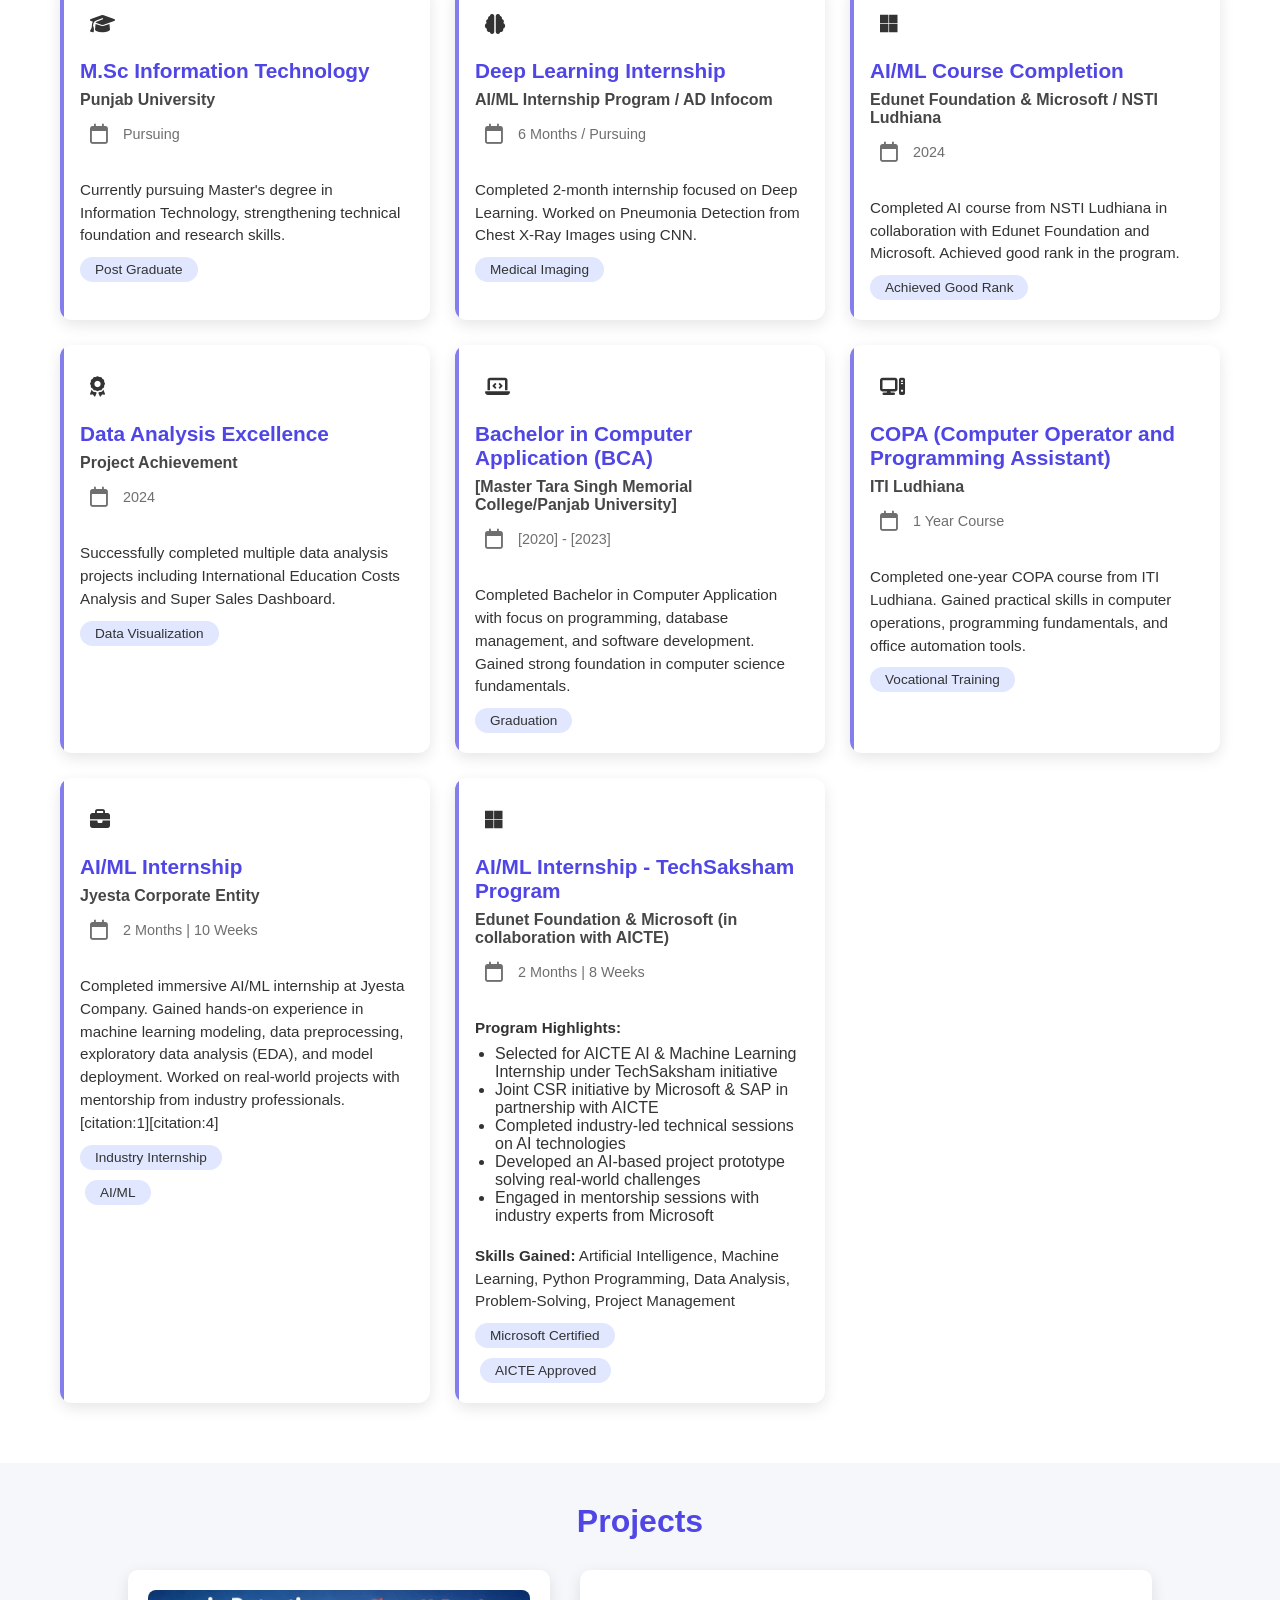
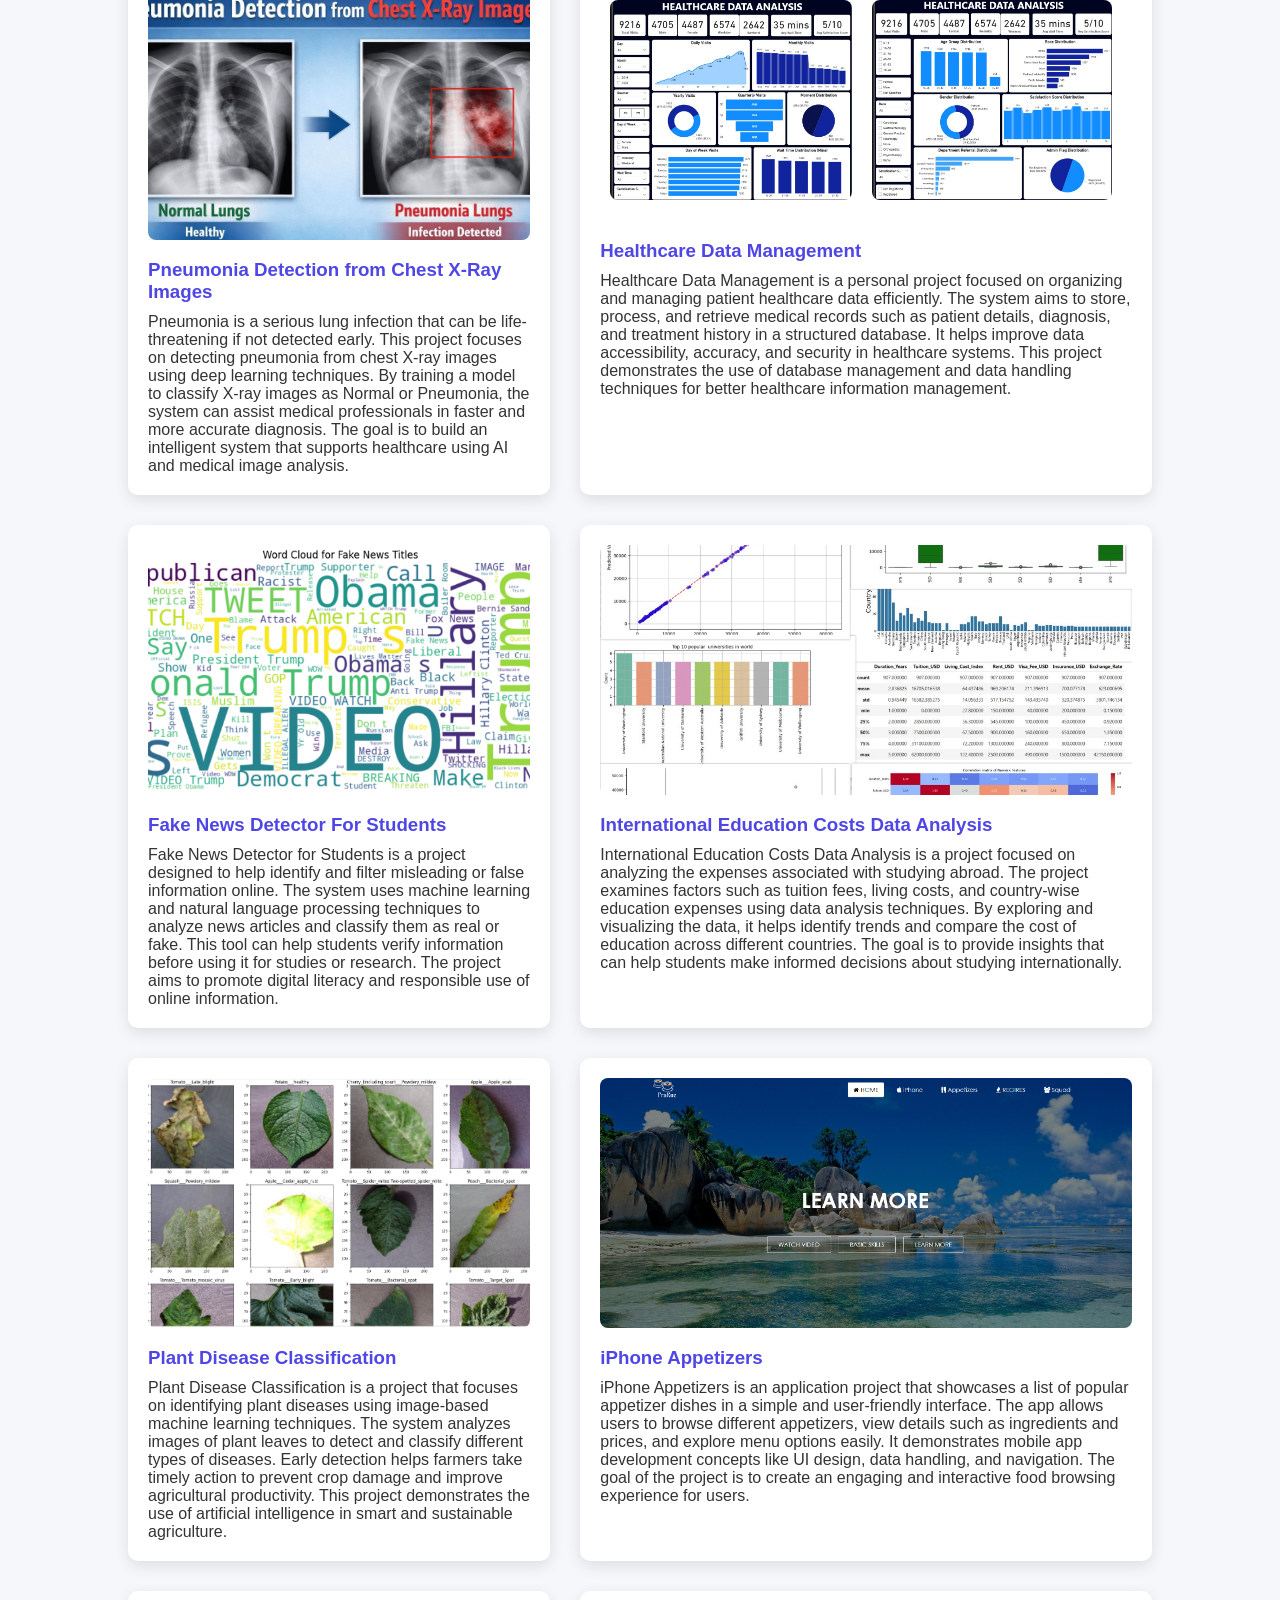
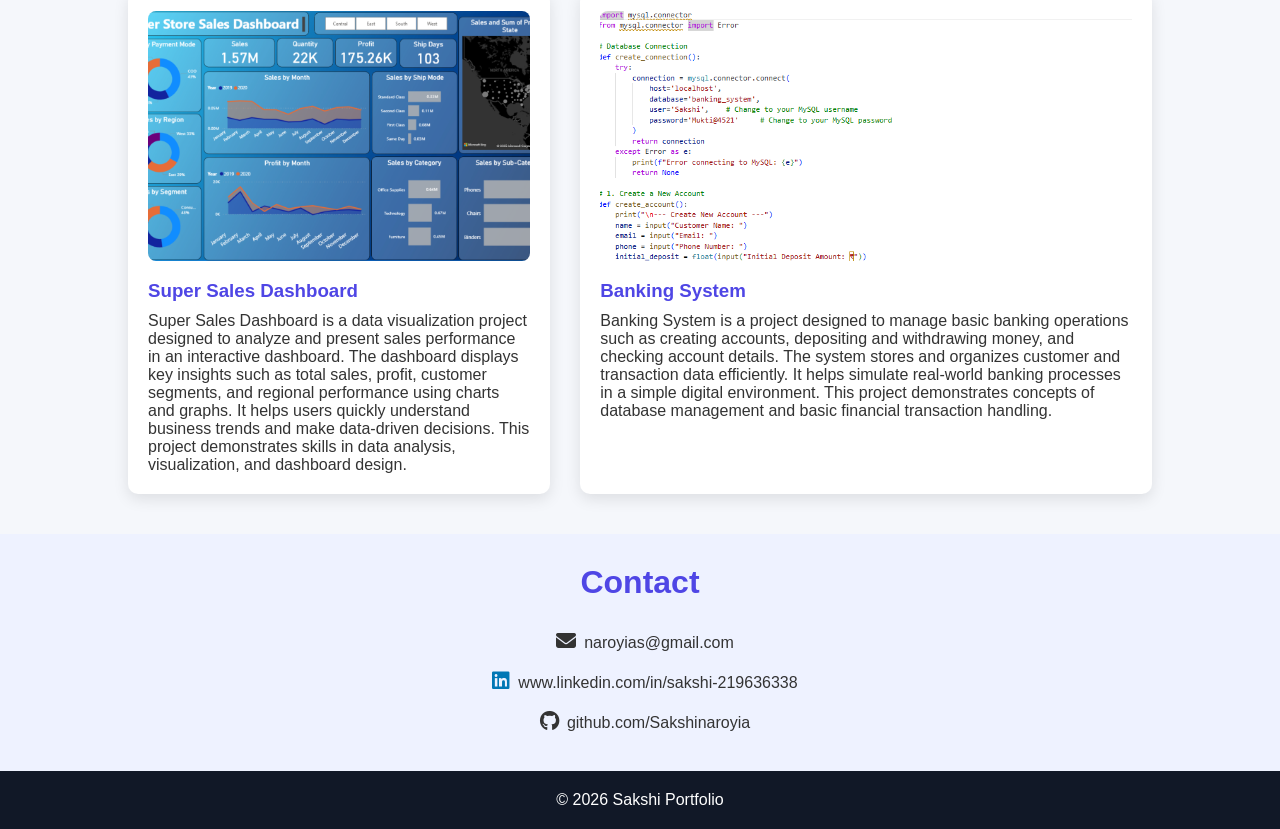
==== commit 34e65a2a: "Update index.html" ====
--- a/index.html
+++ b/index.html
@@ -42,7 +42,7 @@
     <a href="https://github.com/Sakshinaroyia" class="btn">View GitHub</a>
   </div>
   <div class="hero-img">
-    <img src="C:\Users\saksh\Downloads\sda (1).png" alt="profile">
+    <img src="sda (1).png" alt="profile">
   </div>
 </section>
 
